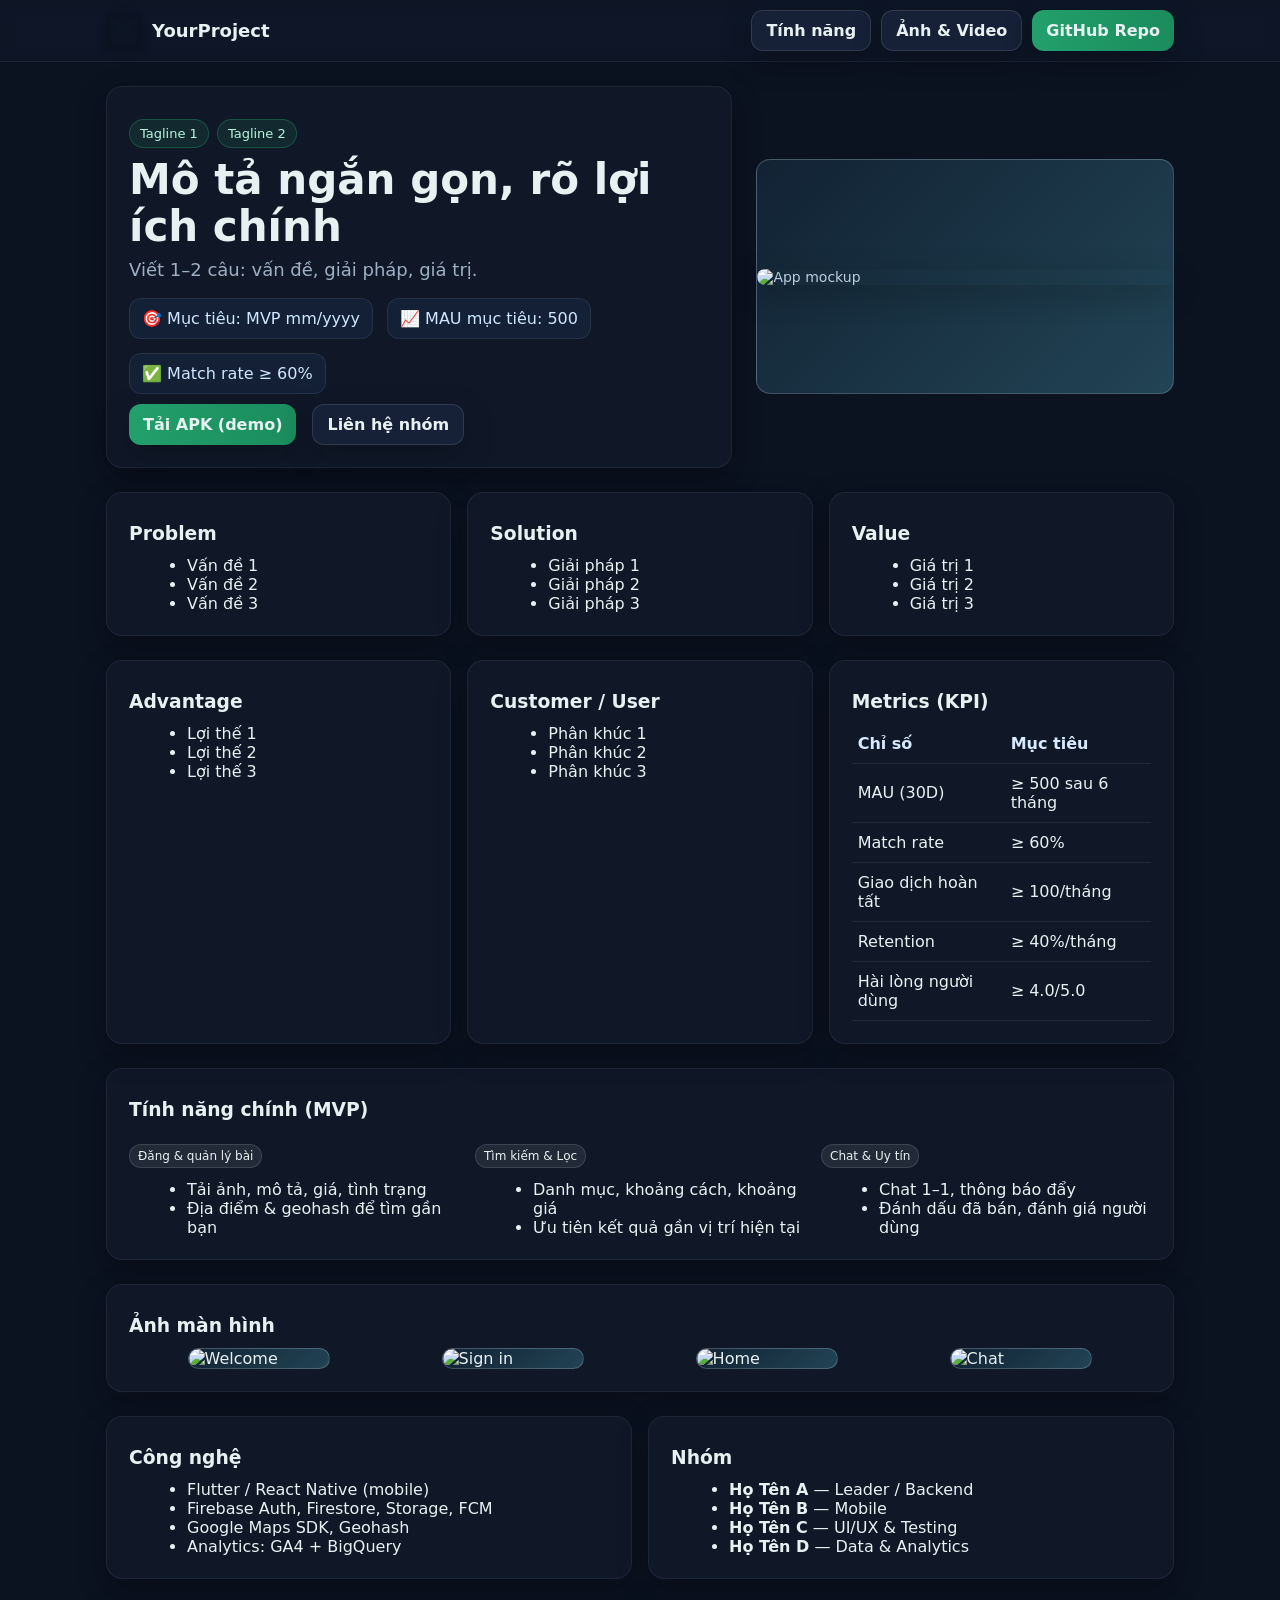
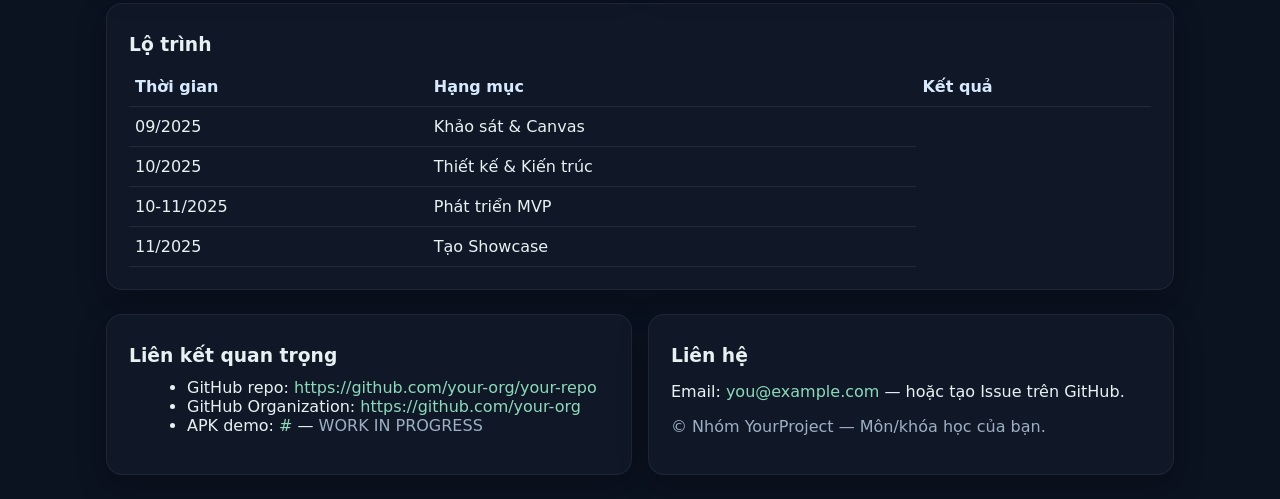
==== index.html @ a2d27445 "Update index" ====
<!DOCTYPE html>
<html lang="vi">
<head>
  <meta charset="utf-8" />
  <meta name="viewport" content="width=device-width, initial-scale=1" />
  <title data-slot="meta.title">Project — Showcase</title>
  <meta name="description" content="One‑page showcase template cho các nhóm sinh viên. Điền cấu hình trong thẻ <script id='config'> phía dưới hoặc thay bằng file JSON của bạn.">
  <link rel="stylesheet" href="assets/css/style.css">
</head>
<body>
  <!-- ======= NAVBAR ======= -->
  <header class="nav">
    <div class="nav__wrap">
      <div class="brand">
        <div class="logo" aria-hidden="true" data-slot="brand.logo"></div>
        <h1 data-slot="brand.name">ProjectName</h1>
      </div>
      <div class="cta" data-slot="nav.cta">
        <!-- Filled by config: buttons to #features, #screens, repo, etc. -->
      </div>
    </div>
  </header>

  <!-- ======= MAIN ======= -->
  <main>
    <!-- HERO -->
    <section class="hero">
      <div class="card">
        <div class="badges" data-slot="hero.badges"></div>
        <h2 data-slot="hero.title">Tiêu đề dự án</h2>
        <p class="lead" data-slot="hero.lead">Mô tả ngắn gọn về sản phẩm: tập trung vào giá trị và đối tượng.</p>
        <div class="kpi" data-slot="hero.kpis"></div>
        <div class="foot" data-slot="hero.cta"></div>
      </div>
      <div class="media">
        <img src="" alt="App mockup" style="width:100%;border-radius:14px;box-shadow:var(--shadow);" data-slot="hero.image">
      </div>
    </section>

    <!-- PROBLEM / SOLUTION / VALUE -->
    <section class="section grid cols-3">
      <div class="card">
        <h3>Problem</h3>
        <ul data-slot="problem.items"></ul>
      </div>
      <div class="card">
        <h3>Solution</h3>
        <ul data-slot="solution.items"></ul>
      </div>
      <div class="card">
        <h3>Value</h3>
        <ul data-slot="value.items"></ul>
      </div>
    </section>

    <!-- ADVANTAGE / CUSTOMER / METRICS -->
    <section class="section grid cols-3">
      <div class="card">
        <h3>Advantage</h3>
        <ul data-slot="advantage.items"></ul>
      </div>
      <div class="card">
        <h3>Customer / User</h3>
        <ul data-slot="customer.items"></ul>
      </div>
      <div class="card">
        <h3>Metrics (KPI)</h3>
        <table>
          <thead><tr><th>Chỉ số</th><th>Mục tiêu</th></tr></thead>
          <tbody data-slot="metrics.rows"></tbody>
        </table>
      </div>
    </section>

    <!-- FEATURES -->
    <section id="features" class="section card">
      <h3>Tính năng chính (MVP)</h3>
      <div class="grid cols-3" data-slot="features.columns"></div>
    </section>

    <!-- SCREENS -->
    <section id="screens" class="section">
      <div class="card">
        <h3>Ảnh màn hình</h3>
        <div style="max-width: 1000px; margin: 0 auto">
          <div style="display:grid; grid-template-columns:repeat(4, 1fr); gap:16px" data-slot="screenshots.grid"></div>
        </div>
      </div>
    </section>

    <!-- TECH / TEAM -->
    <section class="section grid cols-2">
      <div class="card">
        <h3>Công nghệ</h3>
        <ul data-slot="tech.items"></ul>
      </div>
      <div class="card">
        <h3>Nhóm</h3>
        <ul data-slot="team.members"></ul>
      </div>
    </section>

    <!-- ROADMAP -->
    <section class="section card">
      <h3>Lộ trình</h3>
      <table>
        <thead><tr><th>Thời gian</th><th>Hạng mục</th><th>Kết quả</th></tr></thead>
        <tbody data-slot="roadmap.rows"></tbody>
      </table>
    </section>

    <!-- LINKS / CONTACT -->
    <section id="download" class="section grid cols-2">
      <div class="card">
        <h3>Liên kết quan trọng</h3>
        <ul data-slot="links.items"></ul>
      </div>
      <div id="contact" class="card">
        <h3>Liên hệ</h3>
        <p data-slot="contact.primary"></p>
        <p class="muted" data-slot="footer.note"></p>
      </div>
    </section>
  </main>

  <!-- ======= CONFIG =======
       Cách dùng:
       1) Sửa JSON dưới đây cho dự án của bạn (không cần build step).
       2) Hoặc đổi sang src="config.json" bằng cách thay innerText = fetch(...).
  -->
  <script id="config" type="application/json">
  {
    "meta": { "title": "YourProject — Showcase" },
    "brand": { "name": "YourProject", "logo": "assets/logo.png" },
    "nav": {
      "buttons": [
        {"label": "Tính năng", "href": "#features"},
        {"label": "Ảnh & Video", "href": "#screens"},
        {"label": "GitHub Repo", "href": "https://github.com/your-org/your-repo", "target": "_blank", "variant": "primary"}
      ]
    },
    "hero": {
      "badges": ["Tagline 1","Tagline 2"],
      "title": "Mô tả ngắn gọn, rõ lợi ích chính",
      "lead": "Viết 1–2 câu: vấn đề, giải pháp, giá trị.",
      "kpis": ["🎯 Mục tiêu: MVP mm/yyyy", "📈 MAU mục tiêu: 500", "✅ Match rate ≥ 60%"],
      "cta": [
        {"label":"Tải APK (demo)","href":"#download","variant":"primary"},
        {"label":"Liên hệ nhóm","href":"#contact"}
      ],
      "image": "assets/hero.png"
    },
    "problem": { "items": ["Vấn đề 1","Vấn đề 2","Vấn đề 3"] },
    "solution": { "items": ["Giải pháp 1","Giải pháp 2","Giải pháp 3"] },
    "value": { "items": ["Giá trị 1","Giá trị 2","Giá trị 3"] },
    "advantage": { "items": ["Lợi thế 1","Lợi thế 2","Lợi thế 3"] },
    "customer": { "items": ["Phân khúc 1","Phân khúc 2","Phân khúc 3"] },
    "metrics": {
      "rows": [
        ["MAU (30D)","≥ 500 sau 6 tháng"],
        ["Match rate","≥ 60%"],
        ["Giao dịch hoàn tất","≥ 100/tháng"],
        ["Retention","≥ 40%/tháng"],
        ["Hài lòng người dùng","≥ 4.0/5.0"]
      ]
    },
    "features": {
      "columns": [
        {"title":"Đăng & quản lý bài","bullets":["Tải ảnh, mô tả, giá, tình trạng","Địa điểm & geohash để tìm gần bạn"]},
        {"title":"Tìm kiếm & Lọc","bullets":["Danh mục, khoảng cách, khoảng giá","Ưu tiên kết quả gần vị trí hiện tại"]},
        {"title":"Chat & Uy tín","bullets":["Chat 1–1, thông báo đẩy","Đánh dấu đã bán, đánh giá người dùng"]}
      ]
    },
    "screenshots": {
      "items": [
        {"src":"assets/Welcome.png","alt":"Welcome"},
        {"src":"assets/SignIn.png","alt":"Sign in"},
        {"src":"assets/Home.png","alt":"Home"},
        {"src":"assets/Chat.png","alt":"Chat"}
      ]
    },
    "tech": { "items": ["Flutter / React Native (mobile)","Firebase Auth, Firestore, Storage, FCM","Google Maps SDK, Geohash","Analytics: GA4 + BigQuery"] },
    "team": {
      "members": [
        {"name":"Họ Tên A","role":"Leader / Backend"},
        {"name":"Họ Tên B","role":"Mobile"},
        {"name":"Họ Tên C","role":"UI/UX & Testing"},
        {"name":"Họ Tên D","role":"Data & Analytics"}
      ]
    },
    "roadmap": {
      "rows": [
        ["09/2025","Khảo sát & Canvas","Báo cáo khảo sát, KPI"],
        ["10/2025","Thiết kế & Kiến trúc","Figma + ERD"],
        ["10-11/2025","Phát triển MVP","Auth, Đăng bài, Tìm kiếm, Chat"],
        ["11/2025","Tạo Showcase","GitHub Pages"]
      ]
    },
    "links": {
      "items": [
        {"label":"GitHub repo","href":"https://github.com/your-org/your-repo"},
        {"label":"GitHub Organization","href":"https://github.com/your-org"},
        {"label":"APK demo","href":"#", "note":"WORK IN PROGRESS"}
      ]
    },
    "contact": {
      "primary": "Email: <a href='mailto:you@example.com'>you@example.com</a> — hoặc tạo Issue trên GitHub.",
      "footerNote": "© Nhóm {group} — Môn/khóa học của bạn."
    }
  }
  </script>

  <!-- ======= RUNTIME (vanilla JS, no build step) ======= -->
  <script>
  (function(){
    // Helpers
    const $ = (sel) => document.querySelector(sel);
    const $$ = (sel) => Array.from(document.querySelectorAll(sel));

    function fillText(slot, text) {
      const el = document.querySelector(`[data-slot="${slot}"]`);
      if (el && text != null) el.textContent = text;
    }

    function fillHTML(slot, html) {
      const el = document.querySelector(`[data-slot="${slot}"]`);
      if (el && html != null) el.innerHTML = html;
    }

    function fillImage(slot, src, alt) {
      const el = document.querySelector(`[data-slot="${slot}"]`);
      if (el && src) { el.src = src; if (alt) el.alt = alt; }
    }

    function listToUL(slot, items) {
      const ul = document.querySelector(`[data-slot="${slot}"]`);
      if (!ul || !Array.isArray(items)) return;
      ul.innerHTML = items.map(li => `<li>${li}</li>`).join("");
    }

    function chips(slot, items) {
      const wrap = document.querySelector(`[data-slot="${slot}"]`);
      if (!wrap || !Array.isArray(items)) return;
      wrap.innerHTML = items.map(t => `<div class="chip">${t}</div>`).join("");
    }

    function badges(slot, items) {
      const wrap = document.querySelector(`[data-slot="${slot}"]`);
      if (!wrap || !Array.isArray(items)) return;
      wrap.innerHTML = items.map(t => `<span class="badge">${t}</span>`).join("");
    }

    function tableRows(slot, rows) {
      const tbody = document.querySelector(`[data-slot="${slot}"]`);
      if (!tbody || !Array.isArray(rows)) return;
      tbody.innerHTML = rows.map(r => `<tr><td>${r[0]}</td><td>${r[1]}</td></tr>`).join("");
    }

    function featuresCols(slot, cols) {
      const grid = document.querySelector(`[data-slot="${slot}"]`);
      if (!grid || !Array.isArray(cols)) return;
      grid.innerHTML = cols.map(c => `
        <div>
          <p class="pill">${c.title ?? ""}</p>
          <ul>${(c.bullets||[]).map(b=>`<li>${b}</li>`).join("")}</ul>
        </div>
      `).join("");
    }

    function screenshots(slot, items) {
      const grid = document.querySelector(`[data-slot="${slot}"]`);
      if (!grid || !Array.isArray(items)) return;
      grid.innerHTML = items.map(i => `<img src="${i.src}" alt="${i.alt||""}" class="media">`).join("");
    }

    function links(slot, items) {
      const ul = document.querySelector(`[data-slot="${slot}"]`);
      if (!ul || !Array.isArray(items)) return;
      ul.innerHTML = items.map(i => {
        const note = i.note ? ` — <span class="muted">${i.note}</span>` : "";
        return `<li>${i.label}: <a href="${i.href}" target="_blank" rel="noopener">${i.href}</a>${note}</li>`;
      }).join("");
    }

    function team(slot, members) {
      const ul = document.querySelector(`[data-slot="${slot}"]`);
      if (!ul || !Array.isArray(members)) return;
      ul.innerHTML = members.map(m => `<li><b>${m.name}</b> — ${m.role || ""}</li>`).join("");
    }

    function navButtons(slot, buttons) {
      const wrap = document.querySelector(`[data-slot="${slot}"]`);
      if (!wrap || !Array.isArray(buttons)) return;
      wrap.innerHTML = buttons.map(b => {
        const cls = `btn ${b.variant === 'primary' ? 'primary' : ''}`;
        const tgt = b.target ? ` target="${b.target}" rel="noopener"` : "";
        return `<a class="${cls}" href="${b.href}"${tgt}>${b.label}</a>`;
      }).join("");
    }

    // Read config JSON (inline). If you want to fetch external config.json, replace below.
    let cfg = {};
    try { cfg = JSON.parse(document.getElementById('config').textContent); }
    catch(e){ console.warn("Config JSON invalid", e); cfg = {}; }

    // THEME (optional) via cfg.theme
    if (cfg.theme && typeof cfg.theme === 'object') {
      const root = document.documentElement;
      Object.entries(cfg.theme).forEach(([k,v]) => root.style.setProperty(k, v));
    }

    // META & BRAND
    if (cfg.meta?.title) { document.title = cfg.meta.title; fillText("meta.title", cfg.meta.title); }
    fillText("brand.name", cfg.brand?.name || "ProjectName");
    if (cfg.brand?.logo) { document.querySelector('[data-slot="brand.logo"]').style.backgroundImage = `url('${cfg.brand.logo}')`; }

    // NAV
    navButtons("nav.cta", cfg.nav?.buttons || []);

    // HERO
    badges("hero.badges", cfg.hero?.badges || []);
    fillText("hero.title", cfg.hero?.title || "Tiêu đề dự án");
    fillText("hero.lead", cfg.hero?.lead || "");
    chips("hero.kpis", cfg.hero?.kpis || []);
    navButtons("hero.cta", cfg.hero?.cta || []);
    fillImage("hero.image", cfg.hero?.image || "", "App mockup");

    // SECTIONS
    listToUL("problem.items", cfg.problem?.items || []);
    listToUL("solution.items", cfg.solution?.items || []);
    listToUL("value.items", cfg.value?.items || []);
    listToUL("advantage.items", cfg.advantage?.items || []);
    listToUL("customer.items", cfg.customer?.items || []);
    tableRows("metrics.rows", cfg.metrics?.rows || []);
    featuresCols("features.columns", cfg.features?.columns || []);
    screenshots("screenshots.grid", cfg.screenshots?.items || []);
    listToUL("tech.items", cfg.tech?.items || []);
    team("team.members", cfg.team?.members || []);
    tableRows("roadmap.rows", cfg.roadmap?.rows || []);
    links("links.items", cfg.links?.items || []);
    fillHTML("contact.primary", cfg.contact?.primary || "");
    fillText("footer.note", (cfg.contact?.footerNote || "").replace("{group}", cfg.brand?.name || "Nhóm"));
  })();
  </script>
</body>
</html>
---- assets/css/style.css ----
:root{
  --green:#22a06b;
  --green-2:#1b8c5d;
  --bg:#0b1220;
  --card:#101828;
  --muted:#9db0c3;
  --text:#e8f1f2;
  --accent:#8dd9b9;
  --warn:#ffb454;
  --shadow: 0 10px 30px rgba(0,0,0,.25);
  --radius:16px;
}

*{box-sizing:border-box}

html,body{
  margin:0;
  padding:0;
  background:var(--bg);
  color:var(--text);
  font-family:system-ui,-apple-system,Segoe UI,Roboto,Helvetica,Arial,"Apple Color Emoji","Segoe UI Emoji";
}

a{color:var(--accent);text-decoration:none}
a:hover{opacity:.9;text-decoration:underline}

header.nav{
  position:sticky;
  top:0;
  z-index:10;
  backdrop-filter:saturate(120%) blur(8px);
  background:rgba(16,24,40,.8);
  border-bottom:1px solid rgba(255,255,255,.06);
}

.nav__wrap{
  max-width:1100px;
  margin:auto;
  display:flex;
  align-items:center;
  justify-content:space-between;
  padding:10px 16px;
}

.brand{display:flex;gap:10px;align-items:center}

.logo{
  background:url('../logo.png') no-repeat center/contain;
  width:36px;
  height:36px;
  border-radius:10px;
  box-shadow: inset 0 0 20px rgba(0,0,0,.25), 0 2px 8px rgba(0,0,0,.25);
}

.brand h1{font-size:18px;margin:0}

.cta{display:flex;gap:10px;flex-wrap:wrap}

.btn{
  border:1px solid rgba(255,255,255,.12);
  background:#162036;
  color:var(--text);
  padding:10px 14px;
  border-radius:12px;
  display:inline-flex;
  gap:8px;
  align-items:center;
  justify-content:center;
  font-weight:600;
  transition:.2s;
  box-shadow: var(--shadow);
}

.btn.primary{background:linear-gradient(90deg,var(--green),var(--green-2));border:none}
.btn:hover{transform:translateY(-1px);filter:saturate(110%)}

main{max-width:1100px;margin:24px auto;padding:0 16px}

.hero{
  display:grid;
  grid-template-columns:1.2fr .8fr;
  gap:24px;
  align-items:center;
  margin-top:24px;
}

.card{
  background:var(--card);
  border:1px solid rgba(255,255,255,.06);
  border-radius:var(--radius);
  padding:22px;
  box-shadow:var(--shadow)
}

.hero h2{font-size:42px;line-height:1.12;margin:.2em 0}
.hero p.lead{color:var(--muted);font-size:18px;margin:0 0 18px 0}

.badges{display:flex;flex-wrap:wrap;gap:8px;margin:10px 0 4px}

.badge{
  background:rgba(34,160,107,.12);
  color:#b8f6db;
  border:1px solid rgba(34,160,107,.35);
  padding:6px 10px;
  border-radius:999px;
  font-size:13px
}

.grid{display:grid;gap:16px}
.grid.cols-3{grid-template-columns:repeat(3,1fr)}
.grid.cols-2{grid-template-columns:repeat(2,1fr)}

h3{margin:8px 0 12px 0}

.kpi{display:flex;gap:14px;flex-wrap:wrap}
.kpi .chip{
  padding:10px 12px;
  border-radius:12px;
  background:#132036;
  border:1px solid rgba(255,255,255,.08);
  color:#cfe7ff
}

.section{margin-top:24px}
ul{margin:0 0 0 18px}
.muted{color:var(--muted)}

.media{
  width: 100%;
  max-width: 100%;
  border-radius:14px;
  background:linear-gradient(135deg,#123,#245);
  border:1px solid rgba(255,255,255,.2);
}

img.media { 
  display:block; 
  height:auto; 
  object-fit:contain; 
  width:60%; 
  margin:0 auto; 
}

div.media { 
  aspect-ratio:16/9; 
  display:grid; 
  place-items:center; 
  color:#bcd; 
  font-size:14px; 
}

.foot{display:flex;gap:16px;flex-wrap:wrap;margin-top:10px}
footer{max-width:1100px;margin:40px auto;padding:0 16px 40px;color:#b6c7d9}

table{width:100%;border-collapse:collapse}
th,td{border-bottom:1px solid rgba(255,255,255,.08);padding:10px 6px;text-align:left}
th{color:#d7e9ff}

.pill{
  display:inline-block;
  padding:4px 8px;
  border-radius:999px;
  background:rgba(255,255,255,.08);
  border:1px solid rgba(255,255,255,.12);
  font-size:12px
}

@media (max-width:900px){
  .hero{grid-template-columns:1fr}
  .grid.cols-3{grid-template-columns:1fr}
  .grid.cols-2{grid-template-columns:1fr}
}
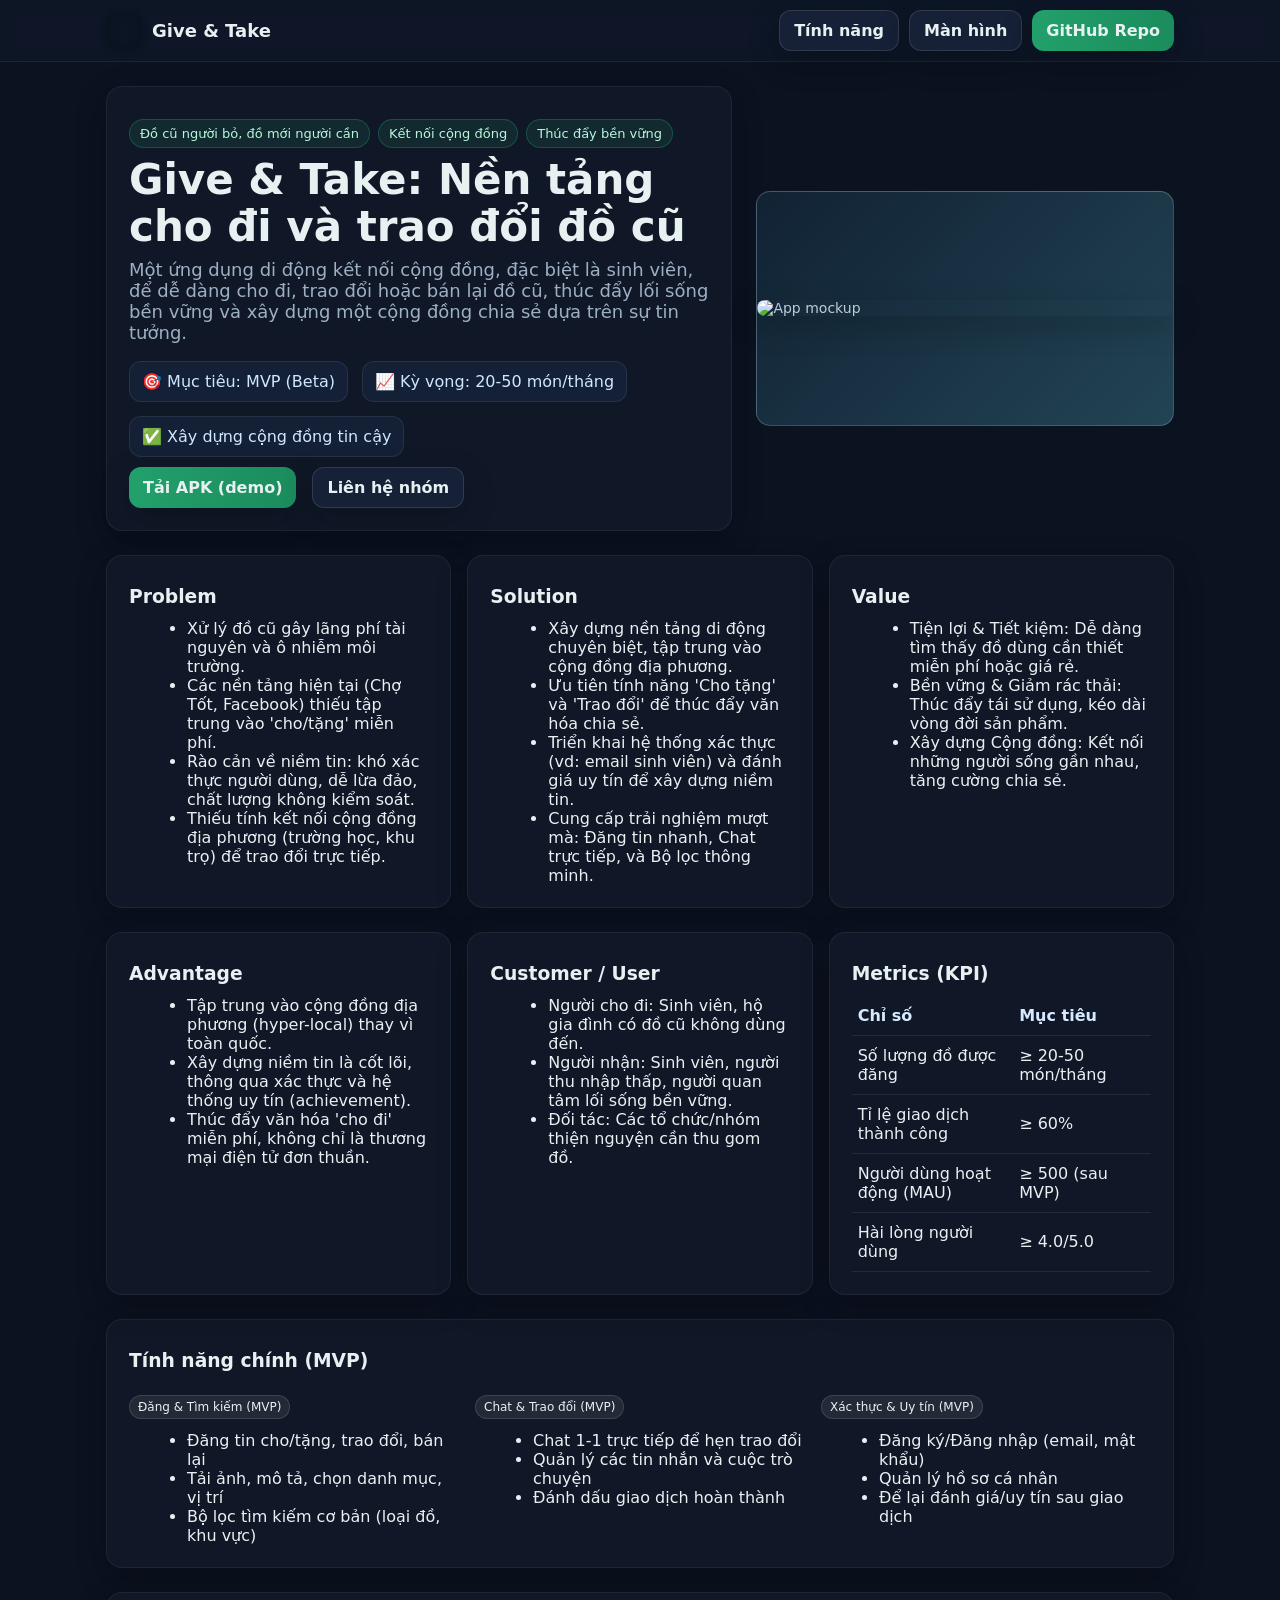
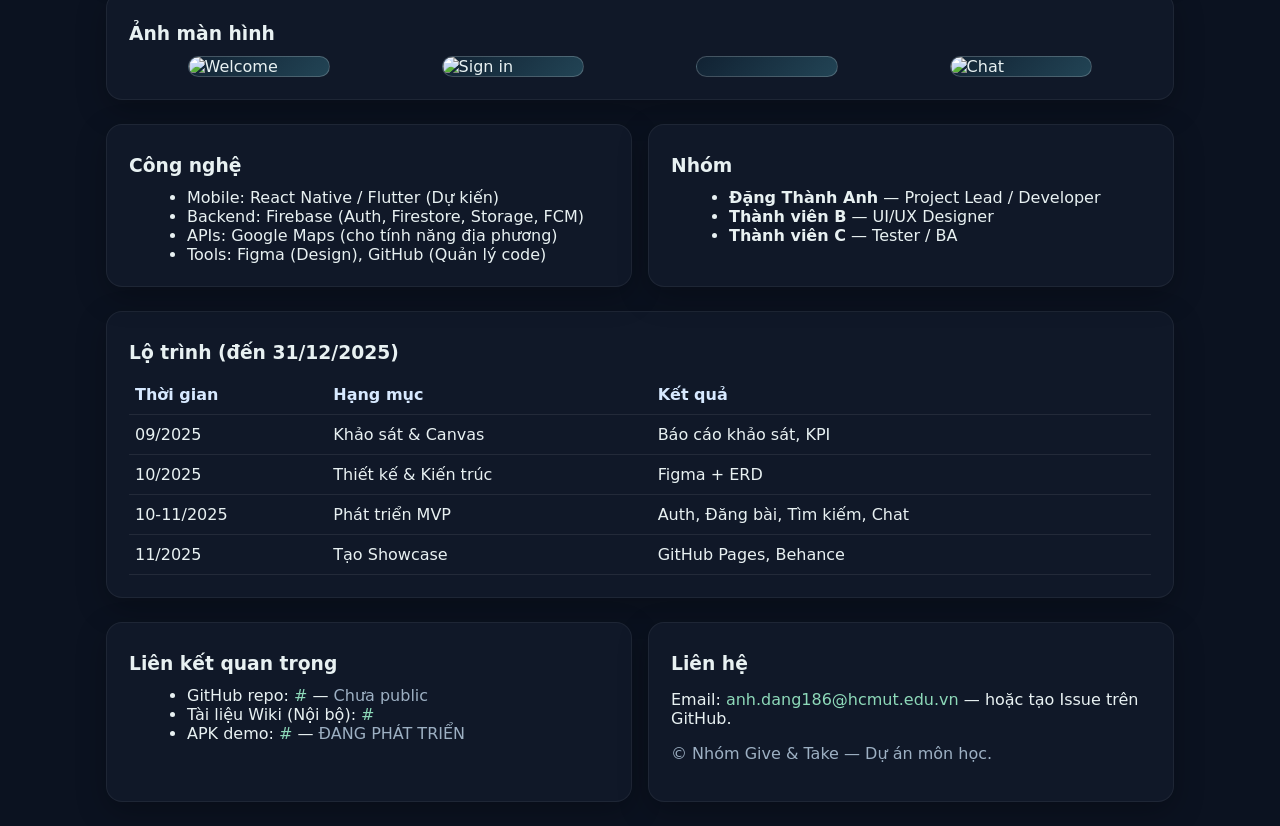
==== commit f3a8e662: "Update nội dung" ====
--- a/index.html
+++ b/index.html
@@ -8,7 +8,6 @@
   <link rel="stylesheet" href="assets/css/style.css">
 </head>
 <body>
-  <!-- ======= NAVBAR ======= -->
   <header class="nav">
     <div class="nav__wrap">
       <div class="brand">
@@ -16,14 +15,11 @@
         <h1 data-slot="brand.name">ProjectName</h1>
       </div>
       <div class="cta" data-slot="nav.cta">
-        <!-- Filled by config: buttons to #features, #screens, repo, etc. -->
-      </div>
+        </div>
     </div>
   </header>
 
-  <!-- ======= MAIN ======= -->
   <main>
-    <!-- HERO -->
     <section class="hero">
       <div class="card">
         <div class="badges" data-slot="hero.badges"></div>
@@ -37,7 +33,6 @@
       </div>
     </section>
 
-    <!-- PROBLEM / SOLUTION / VALUE -->
     <section class="section grid cols-3">
       <div class="card">
         <h3>Problem</h3>
@@ -53,7 +48,6 @@
       </div>
     </section>
 
-    <!-- ADVANTAGE / CUSTOMER / METRICS -->
     <section class="section grid cols-3">
       <div class="card">
         <h3>Advantage</h3>
@@ -72,13 +66,11 @@
       </div>
     </section>
 
-    <!-- FEATURES -->
     <section id="features" class="section card">
       <h3>Tính năng chính (MVP)</h3>
       <div class="grid cols-3" data-slot="features.columns"></div>
     </section>
 
-    <!-- SCREENS -->
     <section id="screens" class="section">
       <div class="card">
         <h3>Ảnh màn hình</h3>
@@ -88,7 +80,6 @@
       </div>
     </section>
 
-    <!-- TECH / TEAM -->
     <section class="section grid cols-2">
       <div class="card">
         <h3>Công nghệ</h3>
@@ -100,16 +91,21 @@
       </div>
     </section>
 
-    <!-- ROADMAP -->
     <section class="section card">
-      <h3>Lộ trình</h3>
+      <h3>Lộ trình (đến 31/12/2025)</h3>
       <table>
-        <thead><tr><th>Thời gian</th><th>Hạng mục</th><th>Kết quả</th></tr></thead>
-        <tbody data-slot="roadmap.rows"></tbody>
+        <thead>
+          <tr><th>Thời gian</th><th>Hạng mục</th><th>Kết quả</th></tr>
+        </thead>
+        <tbody>
+          <tr><td>09/2025</td><td>Khảo sát & Canvas</td><td>Báo cáo khảo sát, KPI</td></tr>
+          <tr><td>10/2025</td><td>Thiết kế & Kiến trúc</td><td>Figma + ERD</td></tr>
+          <tr><td>10-11/2025</td><td>Phát triển MVP</td><td>Auth, Đăng bài, Tìm kiếm, Chat</td></tr>
+          <tr><td>11/2025</td><td>Tạo Showcase</td><td>GitHub Pages, Behance</td></tr>
+        </tbody>
       </table>
     </section>
 
-    <!-- LINKS / CONTACT -->
     <section id="download" class="section grid cols-2">
       <div class="card">
         <h3>Liên kết quan trọng</h3>
@@ -123,94 +119,236 @@
     </section>
   </main>
 
-  <!-- ======= CONFIG =======
-       Cách dùng:
-       1) Sửa JSON dưới đây cho dự án của bạn (không cần build step).
-       2) Hoặc đổi sang src="config.json" bằng cách thay innerText = fetch(...).
-  -->
   <script id="config" type="application/json">
   {
-    "meta": { "title": "YourProject — Showcase" },
-    "brand": { "name": "YourProject", "logo": "assets/logo.png" },
+    "meta": {
+      "title": "Give & Take — Showcase"
+    },
+    "brand": {
+      "name": "Give & Take",
+      "logo": "assets/logo.png"
+    },
     "nav": {
       "buttons": [
-        {"label": "Tính năng", "href": "#features"},
-        {"label": "Ảnh & Video", "href": "#screens"},
-        {"label": "GitHub Repo", "href": "https://github.com/your-org/your-repo", "target": "_blank", "variant": "primary"}
+        {
+          "label": "Tính năng",
+          "href": "#features"
+        },
+        {
+          "label": "Màn hình",
+          "href": "#screens"
+        },
+        {
+          "label": "GitHub Repo",
+          "href": "#",
+          "target": "_blank",
+          "variant": "primary"
+        }
       ]
     },
     "hero": {
-      "badges": ["Tagline 1","Tagline 2"],
-      "title": "Mô tả ngắn gọn, rõ lợi ích chính",
-      "lead": "Viết 1–2 câu: vấn đề, giải pháp, giá trị.",
-      "kpis": ["🎯 Mục tiêu: MVP mm/yyyy", "📈 MAU mục tiêu: 500", "✅ Match rate ≥ 60%"],
+      "badges": [
+        "Đồ cũ người bỏ, đồ mới người cần",
+        "Kết nối cộng đồng",
+        "Thúc đẩy bền vững"
+      ],
+      "title": "Give & Take: Nền tảng cho đi và trao đổi đồ cũ",
+      "lead": "Một ứng dụng di động kết nối cộng đồng, đặc biệt là sinh viên, để dễ dàng cho đi, trao đổi hoặc bán lại đồ cũ, thúc đẩy lối sống bền vững và xây dựng một cộng đồng chia sẻ dựa trên sự tin tưởng.",
+      "kpis": [
+        "🎯 Mục tiêu: MVP (Beta)",
+        "📈 Kỳ vọng: 20-50 món/tháng",
+        "✅ Xây dựng cộng đồng tin cậy"
+      ],
       "cta": [
-        {"label":"Tải APK (demo)","href":"#download","variant":"primary"},
-        {"label":"Liên hệ nhóm","href":"#contact"}
+        {
+          "label": "Tải APK (demo)",
+          "href": "#download",
+          "variant": "primary"
+        },
+        {
+          "label": "Liên hệ nhóm",
+          "href": "#contact"
+        }
       ],
       "image": "assets/hero.png"
     },
-    "problem": { "items": ["Vấn đề 1","Vấn đề 2","Vấn đề 3"] },
-    "solution": { "items": ["Giải pháp 1","Giải pháp 2","Giải pháp 3"] },
-    "value": { "items": ["Giá trị 1","Giá trị 2","Giá trị 3"] },
-    "advantage": { "items": ["Lợi thế 1","Lợi thế 2","Lợi thế 3"] },
-    "customer": { "items": ["Phân khúc 1","Phân khúc 2","Phân khúc 3"] },
+    "problem": {
+      "items": [
+        "Xử lý đồ cũ gây lãng phí tài nguyên và ô nhiễm môi trường.",
+        "Các nền tảng hiện tại (Chợ Tốt, Facebook) thiếu tập trung vào 'cho/tặng' miễn phí.",
+        "Rào cản về niềm tin: khó xác thực người dùng, dễ lừa đảo, chất lượng không kiểm soát.",
+        "Thiếu tính kết nối cộng đồng địa phương (trường học, khu trọ) để trao đổi trực tiếp."
+      ]
+    },
+    "solution": {
+      "items": [
+        "Xây dựng nền tảng di động chuyên biệt, tập trung vào cộng đồng địa phương.",
+        "Ưu tiên tính năng 'Cho tặng' và 'Trao đổi' để thúc đẩy văn hóa chia sẻ.",
+        "Triển khai hệ thống xác thực (vd: email sinh viên) và đánh giá uy tín để xây dựng niềm tin.",
+        "Cung cấp trải nghiệm mượt mà: Đăng tin nhanh, Chat trực tiếp, và Bộ lọc thông minh."
+      ]
+    },
+    "value": {
+      "items": [
+        "Tiện lợi & Tiết kiệm: Dễ dàng tìm thấy đồ dùng cần thiết miễn phí hoặc giá rẻ.",
+        "Bền vững & Giảm rác thải: Thúc đẩy tái sử dụng, kéo dài vòng đời sản phẩm.",
+        "Xây dựng Cộng đồng: Kết nối những người sống gần nhau, tăng cường chia sẻ."
+      ]
+    },
+    "advantage": {
+      "items": [
+        "Tập trung vào cộng đồng địa phương (hyper-local) thay vì toàn quốc.",
+        "Xây dựng niềm tin là cốt lõi, thông qua xác thực và hệ thống uy tín (achievement).",
+        "Thúc đẩy văn hóa 'cho đi' miễn phí, không chỉ là thương mại điện tử đơn thuần."
+      ]
+    },
+    "customer": {
+      "items": [
+        "Người cho đi: Sinh viên, hộ gia đình có đồ cũ không dùng đến.",
+        "Người nhận: Sinh viên, người thu nhập thấp, người quan tâm lối sống bền vững.",
+        "Đối tác: Các tổ chức/nhóm thiện nguyện cần thu gom đồ."
+      ]
+    },
     "metrics": {
       "rows": [
-        ["MAU (30D)","≥ 500 sau 6 tháng"],
-        ["Match rate","≥ 60%"],
-        ["Giao dịch hoàn tất","≥ 100/tháng"],
-        ["Retention","≥ 40%/tháng"],
-        ["Hài lòng người dùng","≥ 4.0/5.0"]
+        [
+          "Số lượng đồ được đăng",
+          "≥ 20-50 món/tháng"
+        ],
+        [
+          "Tỉ lệ giao dịch thành công",
+          "≥ 60%"
+        ],
+        [
+          "Người dùng hoạt động (MAU)",
+          "≥ 500 (sau MVP)"
+        ],
+        [
+          "Hài lòng người dùng",
+          "≥ 4.0/5.0"
+        ]
       ]
     },
     "features": {
       "columns": [
-        {"title":"Đăng & quản lý bài","bullets":["Tải ảnh, mô tả, giá, tình trạng","Địa điểm & geohash để tìm gần bạn"]},
-        {"title":"Tìm kiếm & Lọc","bullets":["Danh mục, khoảng cách, khoảng giá","Ưu tiên kết quả gần vị trí hiện tại"]},
-        {"title":"Chat & Uy tín","bullets":["Chat 1–1, thông báo đẩy","Đánh dấu đã bán, đánh giá người dùng"]}
+        {
+          "title": "Đăng & Tìm kiếm (MVP)",
+          "bullets": [
+            "Đăng tin cho/tặng, trao đổi, bán lại",
+            "Tải ảnh, mô tả, chọn danh mục, vị trí",
+            "Bộ lọc tìm kiếm cơ bản (loại đồ, khu vực)"
+          ]
+        },
+        {
+          "title": "Chat & Trao đổi (MVP)",
+          "bullets": [
+            "Chat 1-1 trực tiếp để hẹn trao đổi",
+            "Quản lý các tin nhắn và cuộc trò chuyện",
+            "Đánh dấu giao dịch hoàn thành"
+          ]
+        },
+        {
+          "title": "Xác thực & Uy tín (MVP)",
+          "bullets": [
+            "Đăng ký/Đăng nhập (email, mật khẩu)",
+            "Quản lý hồ sơ cá nhân",
+            "Để lại đánh giá/uy tín sau giao dịch"
+          ]
+        }
       ]
     },
     "screenshots": {
       "items": [
-        {"src":"assets/Welcome.png","alt":"Welcome"},
-        {"src":"assets/SignIn.png","alt":"Sign in"},
-        {"src":"assets/Home.png","alt":"Home"},
-        {"src":"assets/Chat.png","alt":"Chat"}
-      ]
-    },
-    "tech": { "items": ["Flutter / React Native (mobile)","Firebase Auth, Firestore, Storage, FCM","Google Maps SDK, Geohash","Analytics: GA4 + BigQuery"] },
+        {
+          "src": "assets/Welcome.png",
+          "alt": "Welcome"
+        },
+        {
+          "src": "assets/SignIn.png",
+          "alt": "Sign in"
+        },
+        {
+          "src": "assets"
+        },
+        {
+          "src": "assets/Chat.png",
+          "alt": "Chat"
+        }
+      ]
+    },
+    "tech": {
+      "items": [
+        "Mobile: React Native / Flutter (Dự kiến)",
+        "Backend: Firebase (Auth, Firestore, Storage, FCM)",
+        "APIs: Google Maps (cho tính năng địa phương)",
+        "Tools: Figma (Design), GitHub (Quản lý code)"
+      ]
+    },
     "team": {
       "members": [
-        {"name":"Họ Tên A","role":"Leader / Backend"},
-        {"name":"Họ Tên B","role":"Mobile"},
-        {"name":"Họ Tên C","role":"UI/UX & Testing"},
-        {"name":"Họ Tên D","role":"Data & Analytics"}
+        {
+          "name": "Đặng Thành Anh",
+          "role": "Project Lead / Developer"
+        },
+        {
+          "name": "Thành viên B",
+          "role": "UI/UX Designer"
+        },
+        {
+          "name": "Thành viên C",
+          "role": "Tester / BA"
+        }
       ]
     },
     "roadmap": {
       "rows": [
-        ["09/2025","Khảo sát & Canvas","Báo cáo khảo sát, KPI"],
-        ["10/2025","Thiết kế & Kiến trúc","Figma + ERD"],
-        ["10-11/2025","Phát triển MVP","Auth, Đăng bài, Tìm kiếm, Chat"],
-        ["11/2025","Tạo Showcase","GitHub Pages"]
+        [
+          "09/2025",
+          "Nghiên cứu & Khảo sát",
+          "Hoàn thành Báo cáo khảo sát, Business Model Canvas"
+        ],
+        [
+          "10/2025",
+          "Thiết kế (UX/UI)",
+          "Hoàn thành User Flows, Fimga Prototype"
+        ],
+        [
+          "10-11/2025",
+          "Phát triển MVP",
+          "Các tính năng: Đăng nhập, Đăng tin, Tìm kiếm, Chat"
+        ],
+        [
+          "11/2025",
+          "Ra mắt & Showcase",
+          "Triển khai GitHub Pages, bắt đầu thu thập feedback"
+        ]
       ]
     },
     "links": {
       "items": [
-        {"label":"GitHub repo","href":"https://github.com/your-org/your-repo"},
-        {"label":"GitHub Organization","href":"https://github.com/your-org"},
-        {"label":"APK demo","href":"#", "note":"WORK IN PROGRESS"}
+        {
+          "label": "GitHub repo",
+          "href": "#",
+          "note": "Chưa public"
+        },
+        {
+          "label": "Tài liệu Wiki (Nội bộ)",
+          "href": "#"
+        },
+        {
+          "label": "APK demo",
+          "href": "#",
+          "note": "ĐANG PHÁT TRIỂN"
+        }
       ]
     },
     "contact": {
-      "primary": "Email: <a href='mailto:you@example.com'>you@example.com</a> — hoặc tạo Issue trên GitHub.",
-      "footerNote": "© Nhóm {group} — Môn/khóa học của bạn."
+      "primary": "Email: <a href='mailto:anh.dang186@hcmut.edu.vn'>anh.dang186@hcmut.edu.vn</a> — hoặc tạo Issue trên GitHub.",
+      "footerNote": "© Nhóm {group} — Dự án môn học."
     }
   }
   </script>
 
-  <!-- ======= RUNTIME (vanilla JS, no build step) ======= -->
   <script>
   (function(){
     // Helpers
@@ -336,11 +474,11 @@
     screenshots("screenshots.grid", cfg.screenshots?.items || []);
     listToUL("tech.items", cfg.tech?.items || []);
     team("team.members", cfg.team?.members || []);
-    tableRows("roadmap.rows", cfg.roadmap?.rows || []);
+    tableRows("roadmap.rows", cfg.roadmap?.rows || []); // Dòng này sẽ không chạy được vì không tìm thấy data-slot, nhưng không sao, nội dung tĩnh đã hiển thị
     links("links.items", cfg.links?.items || []);
     fillHTML("contact.primary", cfg.contact?.primary || "");
     fillText("footer.note", (cfg.contact?.footerNote || "").replace("{group}", cfg.brand?.name || "Nhóm"));
   })();
   </script>
 </body>
-</html>
+</html>
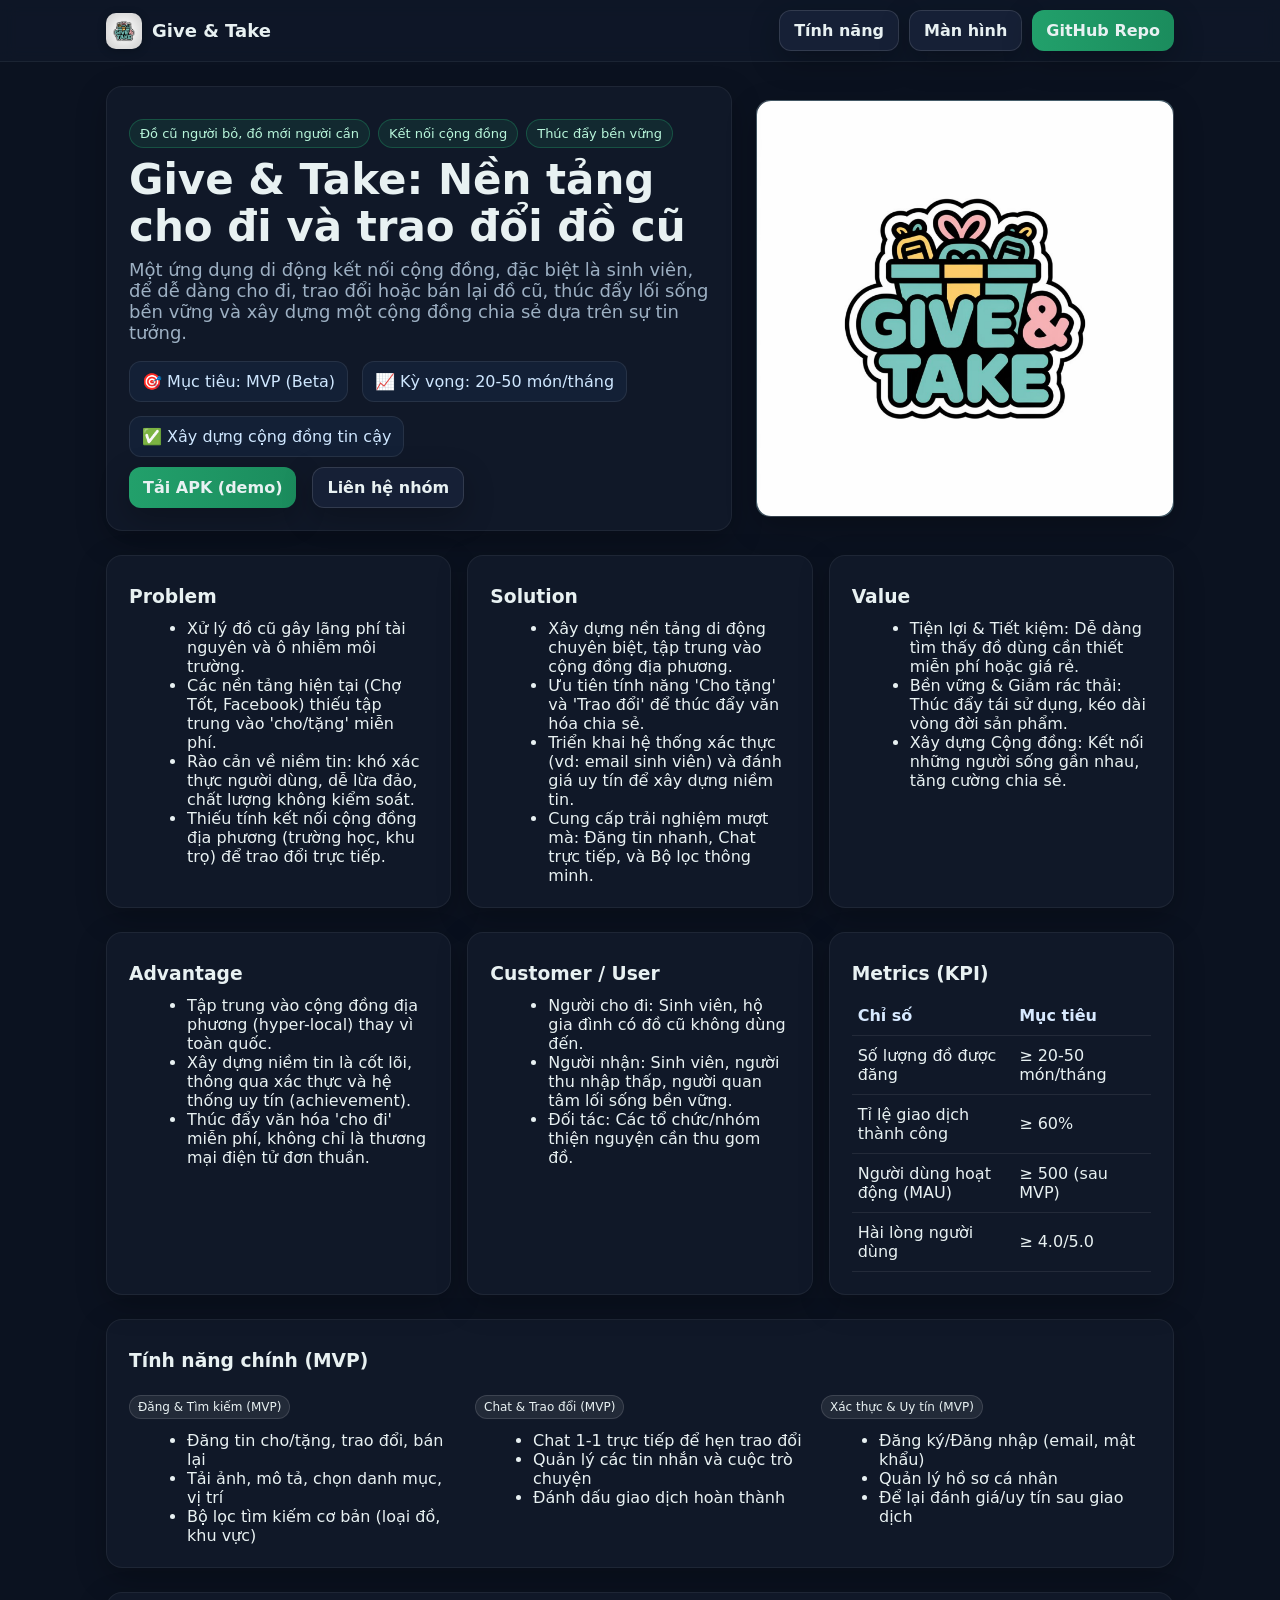
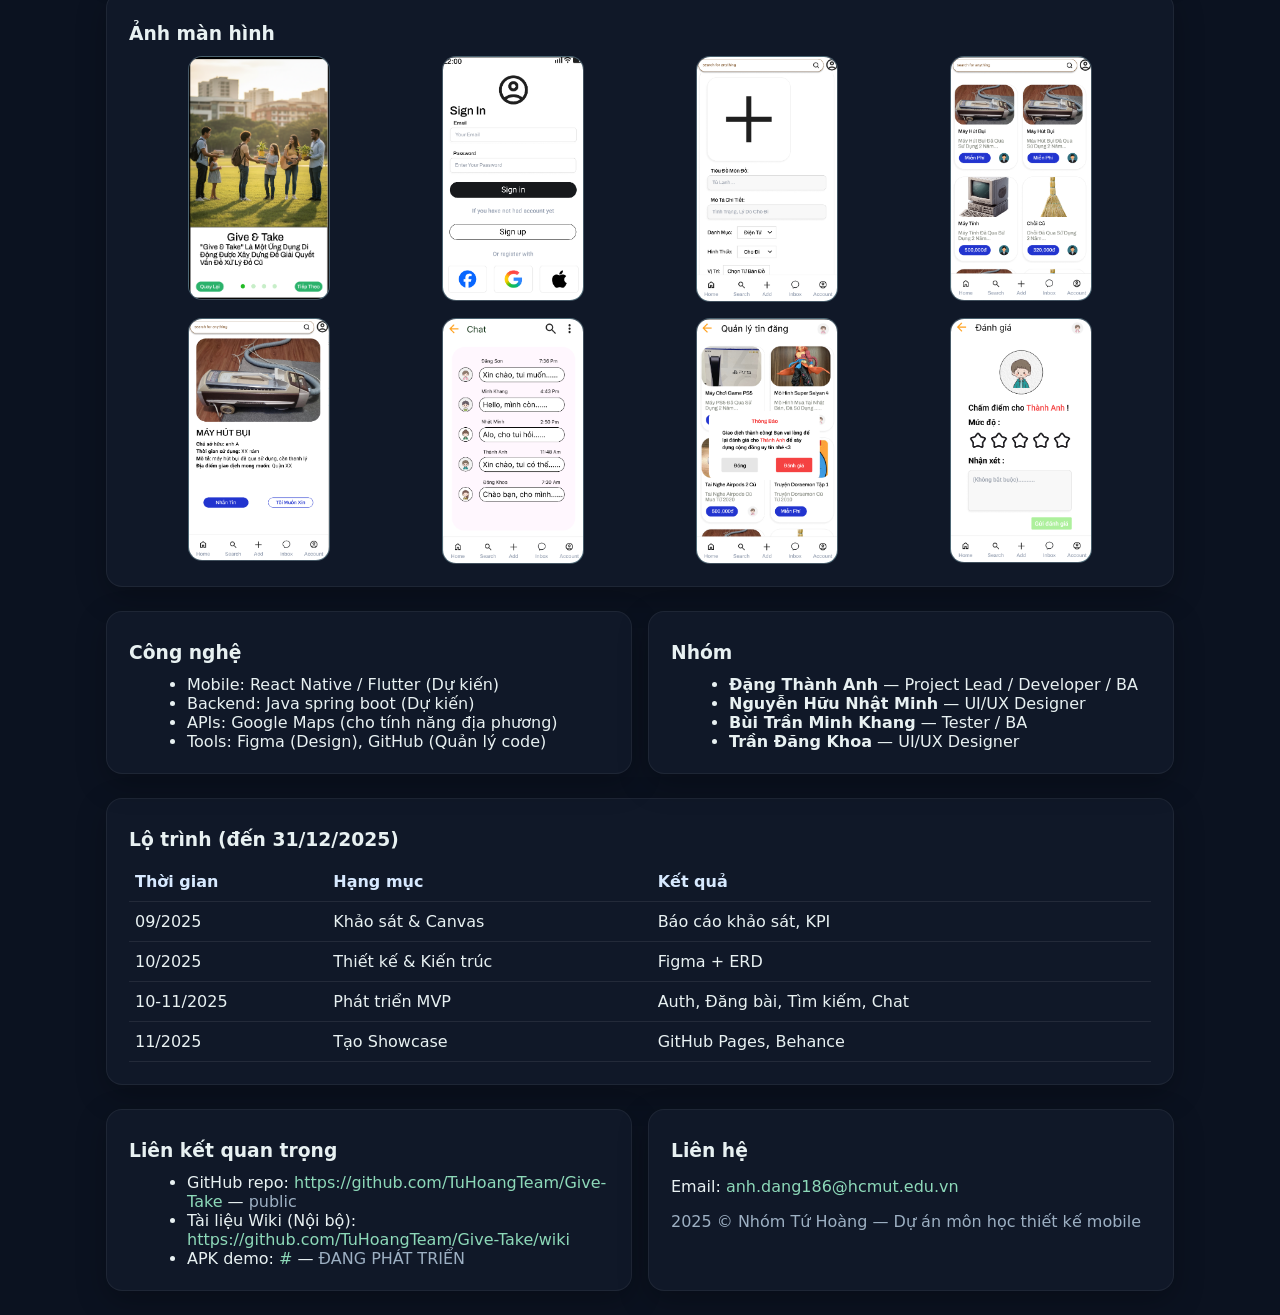
==== commit d6bede5d: "Update final" ====
--- a/index.html
+++ b/index.html
@@ -126,7 +126,7 @@
     },
     "brand": {
       "name": "Give & Take",
-      "logo": "assets/logo.png"
+      "logo": "assets/image/Logo.png"
     },
     "nav": {
       "buttons": [
@@ -140,7 +140,7 @@
         },
         {
           "label": "GitHub Repo",
-          "href": "#",
+          "href": "https://github.com/TuHoangTeam/Give-Take",
           "target": "_blank",
           "variant": "primary"
         }
@@ -170,7 +170,7 @@
           "href": "#contact"
         }
       ],
-      "image": "assets/hero.png"
+      "image": "assets/image/Logo.png"
     },
     "problem": {
       "items": [
@@ -260,26 +260,38 @@
     "screenshots": {
       "items": [
         {
-          "src": "assets/Welcome.png",
+          "src": "assets/image/welcome.png",
           "alt": "Welcome"
         },
         {
-          "src": "assets/SignIn.png",
+          "src": "assets/image/SignIn.png",
           "alt": "Sign in"
         },
         {
-          "src": "assets"
-        },
-        {
-          "src": "assets/Chat.png",
+          "src": "assets/image/PostItem.png"
+        },
+        {
+          "src": "assets/image/SearchItem.png"
+        },
+        {
+          "src": "assets/image/ItemInformation.png"
+        },
+        {
+          "src": "assets/image/Chat.png",
           "alt": "Chat"
+        },
+        {
+          "src": "assets/image/paymanage.png"
+        },
+        {
+          "src": "assets/image/Evaluate.png"
         }
       ]
     },
     "tech": {
       "items": [
         "Mobile: React Native / Flutter (Dự kiến)",
-        "Backend: Firebase (Auth, Firestore, Storage, FCM)",
+        "Backend: Java spring boot (Dự kiến)",
         "APIs: Google Maps (cho tính năng địa phương)",
         "Tools: Figma (Design), GitHub (Quản lý code)"
       ]
@@ -288,15 +300,19 @@
       "members": [
         {
           "name": "Đặng Thành Anh",
-          "role": "Project Lead / Developer"
-        },
-        {
-          "name": "Thành viên B",
+          "role": "Project Lead / Developer / BA"
+        },
+        {
+          "name": "Nguyễn Hữu Nhật Minh",
           "role": "UI/UX Designer"
         },
         {
-          "name": "Thành viên C",
+          "name": "Bùi Trần Minh Khang",
           "role": "Tester / BA"
+        },
+        {
+          "name": "Trần Đăng Khoa",
+          "role": "UI/UX Designer"
         }
       ]
     },
@@ -328,12 +344,12 @@
       "items": [
         {
           "label": "GitHub repo",
-          "href": "#",
-          "note": "Chưa public"
+          "href": "https://github.com/TuHoangTeam/Give-Take",
+          "note": "public"
         },
         {
           "label": "Tài liệu Wiki (Nội bộ)",
-          "href": "#"
+          "href": "https://github.com/TuHoangTeam/Give-Take/wiki"
         },
         {
           "label": "APK demo",
@@ -343,8 +359,8 @@
       ]
     },
     "contact": {
-      "primary": "Email: <a href='mailto:anh.dang186@hcmut.edu.vn'>anh.dang186@hcmut.edu.vn</a> — hoặc tạo Issue trên GitHub.",
-      "footerNote": "© Nhóm {group} — Dự án môn học."
+      "primary": "Email: <a href='mailto:anh.dang186@hcmut.edu.vn'>anh.dang186@hcmut.edu.vn</a>",
+      "footerNote": "2025 © Nhóm Tứ Hoàng — Dự án môn học thiết kế mobile"
     }
   }
   </script>
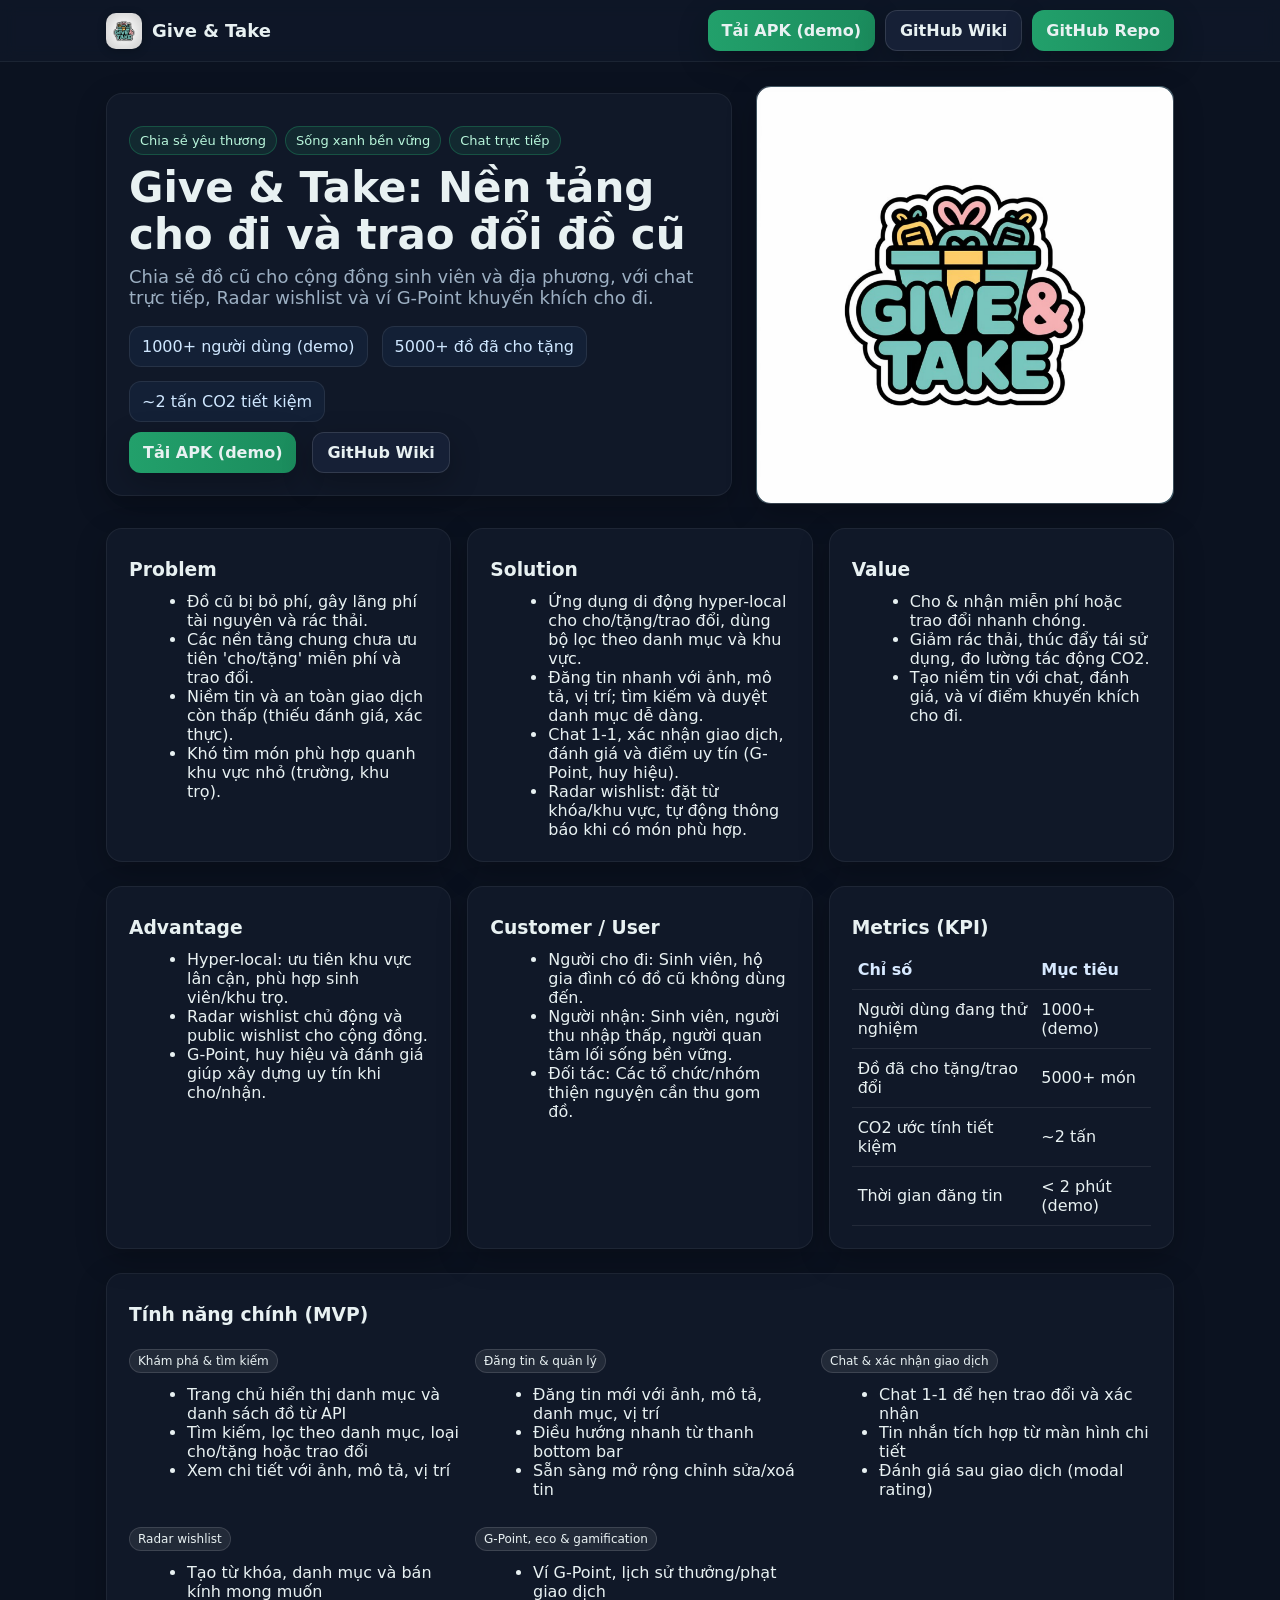
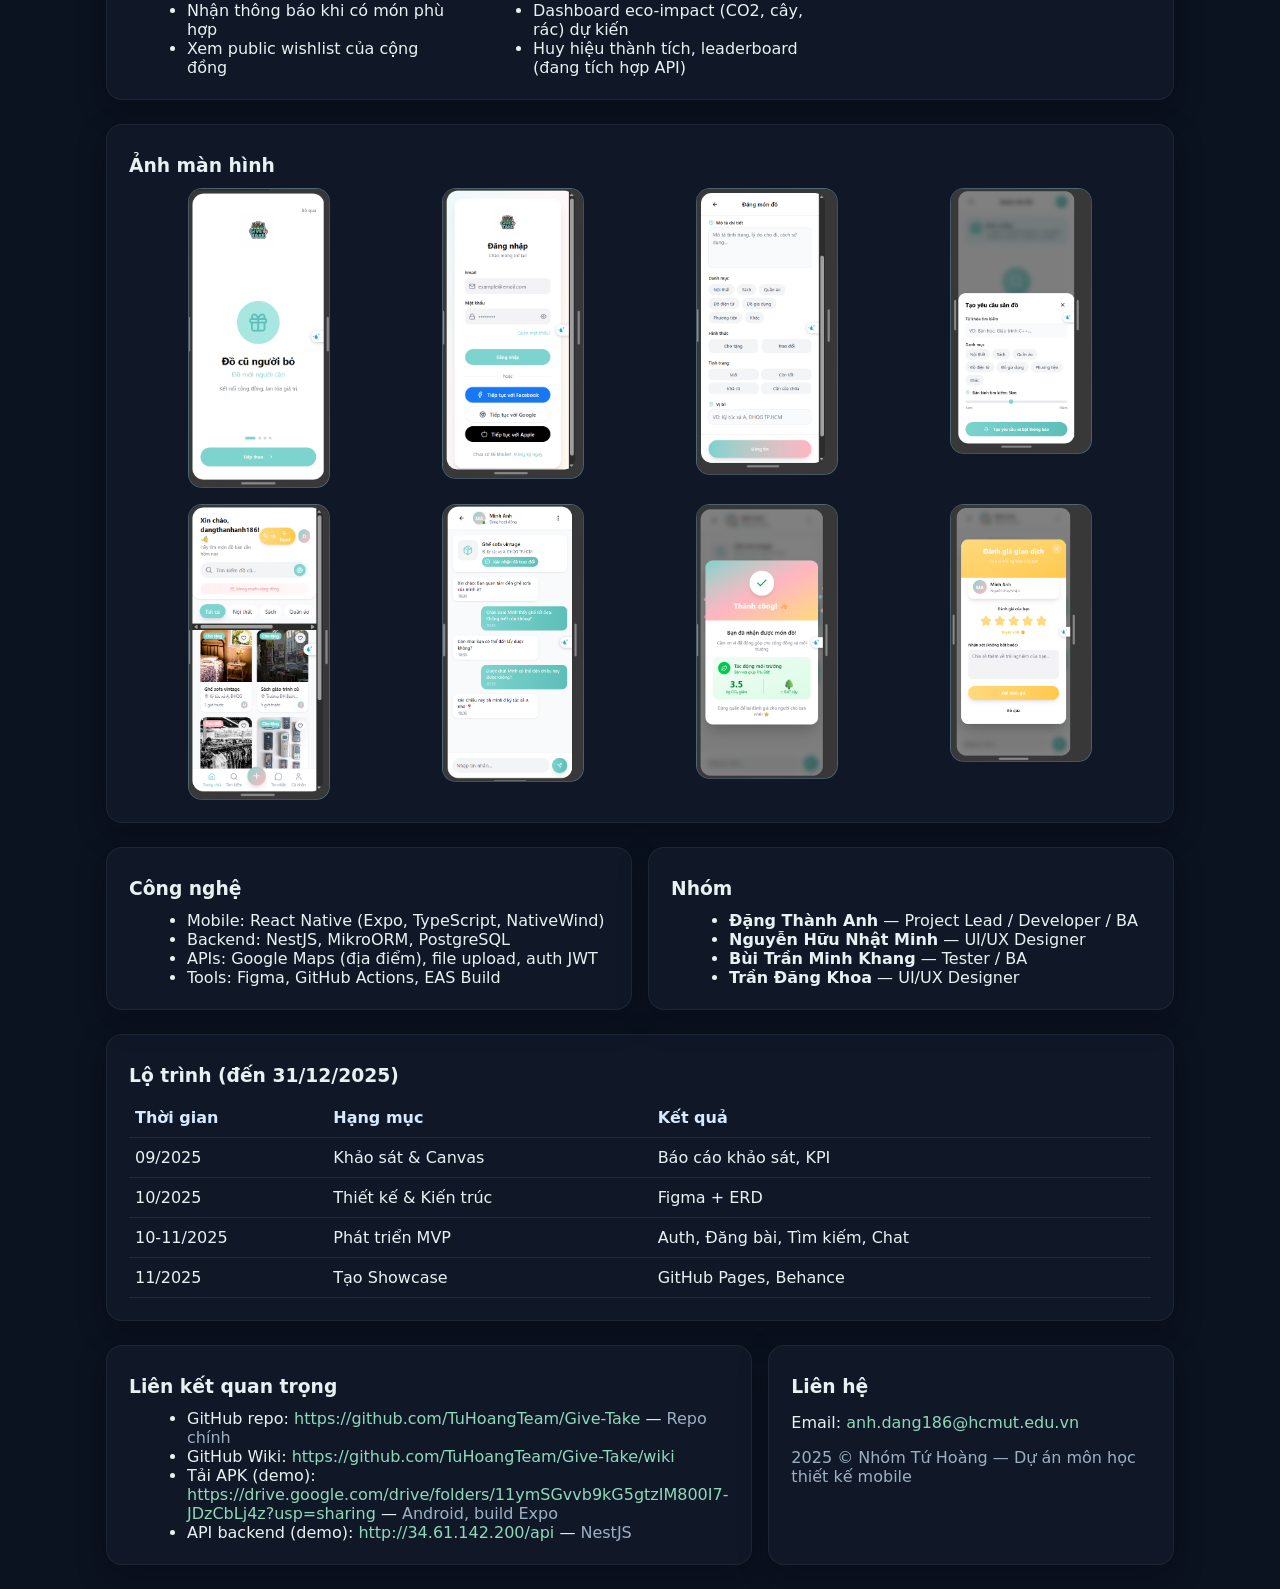
==== commit d95e3d90: "Update final" ====
--- a/index.html
+++ b/index.html
@@ -4,7 +4,7 @@
   <meta charset="utf-8" />
   <meta name="viewport" content="width=device-width, initial-scale=1" />
   <title data-slot="meta.title">Project — Showcase</title>
-  <meta name="description" content="One‑page showcase template cho các nhóm sinh viên. Điền cấu hình trong thẻ <script id='config'> phía dưới hoặc thay bằng file JSON của bạn.">
+  <meta name="description" content="Give & Take — chia sẻ yêu thương, sống xanh bền vững. Thông tin demo APK, Wiki và GitHub repo được cấu hình ngay bên dưới.">
   <link rel="stylesheet" href="assets/css/style.css">
 </head>
 <body>
@@ -131,12 +131,15 @@
     "nav": {
       "buttons": [
         {
-          "label": "Tính năng",
-          "href": "#features"
-        },
-        {
-          "label": "Màn hình",
-          "href": "#screens"
+          "label": "Tải APK (demo)",
+          "href": "https://drive.google.com/drive/folders/11ymSGvvb9kG5gtzIM800I7-JDzCbLj4z?usp=sharing",
+          "target": "_blank",
+          "variant": "primary"
+        },
+        {
+          "label": "GitHub Wiki",
+          "href": "https://github.com/TuHoangTeam/Give-Take/wiki",
+          "target": "_blank"
         },
         {
           "label": "GitHub Repo",
@@ -148,58 +151,60 @@
     },
     "hero": {
       "badges": [
-        "Đồ cũ người bỏ, đồ mới người cần",
-        "Kết nối cộng đồng",
-        "Thúc đẩy bền vững"
+        "Chia sẻ yêu thương",
+        "Sống xanh bền vững",
+        "Chat trực tiếp"
       ],
       "title": "Give & Take: Nền tảng cho đi và trao đổi đồ cũ",
-      "lead": "Một ứng dụng di động kết nối cộng đồng, đặc biệt là sinh viên, để dễ dàng cho đi, trao đổi hoặc bán lại đồ cũ, thúc đẩy lối sống bền vững và xây dựng một cộng đồng chia sẻ dựa trên sự tin tưởng.",
+      "lead": "Chia sẻ đồ cũ cho cộng đồng sinh viên và địa phương, với chat trực tiếp, Radar wishlist và ví G-Point khuyến khích cho đi.",
       "kpis": [
-        "🎯 Mục tiêu: MVP (Beta)",
-        "📈 Kỳ vọng: 20-50 món/tháng",
-        "✅ Xây dựng cộng đồng tin cậy"
+        "1000+ người dùng (demo)",
+        "5000+ đồ đã cho tặng",
+        "~2 tấn CO2 tiết kiệm"
       ],
       "cta": [
         {
           "label": "Tải APK (demo)",
-          "href": "#download",
+          "href": "https://drive.google.com/drive/folders/11ymSGvvb9kG5gtzIM800I7-JDzCbLj4z?usp=sharing",
+          "target": "_blank",
           "variant": "primary"
         },
         {
-          "label": "Liên hệ nhóm",
-          "href": "#contact"
+          "label": "GitHub Wiki",
+          "href": "https://github.com/TuHoangTeam/Give-Take/wiki",
+          "target": "_blank"
         }
       ],
       "image": "assets/image/Logo.png"
     },
     "problem": {
       "items": [
-        "Xử lý đồ cũ gây lãng phí tài nguyên và ô nhiễm môi trường.",
-        "Các nền tảng hiện tại (Chợ Tốt, Facebook) thiếu tập trung vào 'cho/tặng' miễn phí.",
-        "Rào cản về niềm tin: khó xác thực người dùng, dễ lừa đảo, chất lượng không kiểm soát.",
-        "Thiếu tính kết nối cộng đồng địa phương (trường học, khu trọ) để trao đổi trực tiếp."
+        "Đồ cũ bị bỏ phí, gây lãng phí tài nguyên và rác thải.",
+        "Các nền tảng chung chưa ưu tiên 'cho/tặng' miễn phí và trao đổi.",
+        "Niềm tin và an toàn giao dịch còn thấp (thiếu đánh giá, xác thực).",
+        "Khó tìm món phù hợp quanh khu vực nhỏ (trường, khu trọ)."
       ]
     },
     "solution": {
       "items": [
-        "Xây dựng nền tảng di động chuyên biệt, tập trung vào cộng đồng địa phương.",
-        "Ưu tiên tính năng 'Cho tặng' và 'Trao đổi' để thúc đẩy văn hóa chia sẻ.",
-        "Triển khai hệ thống xác thực (vd: email sinh viên) và đánh giá uy tín để xây dựng niềm tin.",
-        "Cung cấp trải nghiệm mượt mà: Đăng tin nhanh, Chat trực tiếp, và Bộ lọc thông minh."
+        "Ứng dụng di động hyper-local cho cho/tặng/trao đổi, dùng bộ lọc theo danh mục và khu vực.",
+        "Đăng tin nhanh với ảnh, mô tả, vị trí; tìm kiếm và duyệt danh mục dễ dàng.",
+        "Chat 1-1, xác nhận giao dịch, đánh giá và điểm uy tín (G-Point, huy hiệu).",
+        "Radar wishlist: đặt từ khóa/khu vực, tự động thông báo khi có món phù hợp."
       ]
     },
     "value": {
       "items": [
-        "Tiện lợi & Tiết kiệm: Dễ dàng tìm thấy đồ dùng cần thiết miễn phí hoặc giá rẻ.",
-        "Bền vững & Giảm rác thải: Thúc đẩy tái sử dụng, kéo dài vòng đời sản phẩm.",
-        "Xây dựng Cộng đồng: Kết nối những người sống gần nhau, tăng cường chia sẻ."
+        "Cho & nhận miễn phí hoặc trao đổi nhanh chóng.",
+        "Giảm rác thải, thúc đẩy tái sử dụng, đo lường tác động CO2.",
+        "Tạo niềm tin với chat, đánh giá, và ví điểm khuyến khích cho đi."
       ]
     },
     "advantage": {
       "items": [
-        "Tập trung vào cộng đồng địa phương (hyper-local) thay vì toàn quốc.",
-        "Xây dựng niềm tin là cốt lõi, thông qua xác thực và hệ thống uy tín (achievement).",
-        "Thúc đẩy văn hóa 'cho đi' miễn phí, không chỉ là thương mại điện tử đơn thuần."
+        "Hyper-local: ưu tiên khu vực lân cận, phù hợp sinh viên/khu trọ.",
+        "Radar wishlist chủ động và public wishlist cho cộng đồng.",
+        "G-Point, huy hiệu và đánh giá giúp xây dựng uy tín khi cho/nhận."
       ]
     },
     "customer": {
@@ -212,88 +217,85 @@
     "metrics": {
       "rows": [
         [
-          "Số lượng đồ được đăng",
-          "≥ 20-50 món/tháng"
+          "Người dùng đang thử nghiệm",
+          "1000+ (demo)"
         ],
         [
-          "Tỉ lệ giao dịch thành công",
-          "≥ 60%"
+          "Đồ đã cho tặng/trao đổi",
+          "5000+ món"
         ],
         [
-          "Người dùng hoạt động (MAU)",
-          "≥ 500 (sau MVP)"
+          "CO2 ước tính tiết kiệm",
+          "~2 tấn"
         ],
         [
-          "Hài lòng người dùng",
-          "≥ 4.0/5.0"
+          "Thời gian đăng tin",
+          "< 2 phút (demo)"
         ]
       ]
     },
     "features": {
       "columns": [
         {
-          "title": "Đăng & Tìm kiếm (MVP)",
+          "title": "Khám phá & tìm kiếm",
           "bullets": [
-            "Đăng tin cho/tặng, trao đổi, bán lại",
-            "Tải ảnh, mô tả, chọn danh mục, vị trí",
-            "Bộ lọc tìm kiếm cơ bản (loại đồ, khu vực)"
+            "Trang chủ hiển thị danh mục và danh sách đồ từ API",
+            "Tìm kiếm, lọc theo danh mục, loại cho/tặng hoặc trao đổi",
+            "Xem chi tiết với ảnh, mô tả, vị trí"
           ]
         },
         {
-          "title": "Chat & Trao đổi (MVP)",
+          "title": "Đăng tin & quản lý",
           "bullets": [
-            "Chat 1-1 trực tiếp để hẹn trao đổi",
-            "Quản lý các tin nhắn và cuộc trò chuyện",
-            "Đánh dấu giao dịch hoàn thành"
+            "Đăng tin mới với ảnh, mô tả, danh mục, vị trí",
+            "Điều hướng nhanh từ thanh bottom bar",
+            "Sẵn sàng mở rộng chỉnh sửa/xoá tin"
           ]
         },
         {
-          "title": "Xác thực & Uy tín (MVP)",
+          "title": "Chat & xác nhận giao dịch",
           "bullets": [
-            "Đăng ký/Đăng nhập (email, mật khẩu)",
-            "Quản lý hồ sơ cá nhân",
-            "Để lại đánh giá/uy tín sau giao dịch"
+            "Chat 1-1 để hẹn trao đổi và xác nhận",
+            "Tin nhắn tích hợp từ màn hình chi tiết",
+            "Đánh giá sau giao dịch (modal rating)"
+          ]
+        },
+        {
+          "title": "Radar wishlist",
+          "bullets": [
+            "Tạo từ khóa, danh mục và bán kính mong muốn",
+            "Nhận thông báo khi có món phù hợp",
+            "Xem public wishlist của cộng đồng"
+          ]
+        },
+        {
+          "title": "G-Point, eco & gamification",
+          "bullets": [
+            "Ví G-Point, lịch sử thưởng/phạt giao dịch",
+            "Dashboard eco-impact (CO2, cây, rác) dự kiến",
+            "Huy hiệu thành tích, leaderboard (đang tích hợp API)"
           ]
         }
       ]
     },
     "screenshots": {
       "items": [
-        {
-          "src": "assets/image/welcome.png",
-          "alt": "Welcome"
-        },
-        {
-          "src": "assets/image/SignIn.png",
-          "alt": "Sign in"
-        },
-        {
-          "src": "assets/image/PostItem.png"
-        },
-        {
-          "src": "assets/image/SearchItem.png"
-        },
-        {
-          "src": "assets/image/ItemInformation.png"
-        },
-        {
-          "src": "assets/image/Chat.png",
-          "alt": "Chat"
-        },
-        {
-          "src": "assets/image/paymanage.png"
-        },
-        {
-          "src": "assets/image/Evaluate.png"
-        }
+        { "src": "assets/image/welcome.png", "alt": "Onboarding" },
+        { "src": "assets/image/SignIn.png", "alt": "Dang nhap" },
+        { "src": "assets/image/PostItem.png", "alt": "Dang tin" },
+        { "src": "assets/image/SearchItem.png", "alt": "Tim kiem" },
+        { "src": "assets/image/ItemInformation.png", "alt": "Thong tin mon" },
+        { "src": "assets/image/Chat.png", "alt": "Chat" },
+        { "src": "assets/image/paymanage.png", "alt": "Vi G-Point" },
+        { "src": "assets/image/Evaluate.png", "alt": "Danh gia" }
       ]
     },
     "tech": {
       "items": [
-        "Mobile: React Native / Flutter (Dự kiến)",
-        "Backend: Java spring boot (Dự kiến)",
-        "APIs: Google Maps (cho tính năng địa phương)",
-        "Tools: Figma (Design), GitHub (Quản lý code)"
+        "Mobile: React Native (Expo, TypeScript, NativeWind)",
+        "Backend: NestJS, MikroORM, PostgreSQL",
+        "APIs: Google Maps (địa điểm), file upload, auth JWT",
+        "Tools: Figma, GitHub Actions, EAS Build"
       ]
     },
     "team": {
@@ -345,16 +347,21 @@
         {
           "label": "GitHub repo",
           "href": "https://github.com/TuHoangTeam/Give-Take",
-          "note": "public"
-        },
-        {
-          "label": "Tài liệu Wiki (Nội bộ)",
+          "note": "Repo chính"
+        },
+        {
+          "label": "GitHub Wiki",
           "href": "https://github.com/TuHoangTeam/Give-Take/wiki"
         },
         {
-          "label": "APK demo",
-          "href": "#",
-          "note": "ĐANG PHÁT TRIỂN"
+          "label": "Tải APK (demo)",
+          "href": "https://drive.google.com/drive/folders/11ymSGvvb9kG5gtzIM800I7-JDzCbLj4z?usp=sharing",
+          "note": "Android, build Expo"
+        },
+        {
+          "label": "API backend (demo)",
+          "href": "http://34.61.142.200/api",
+          "note": "NestJS"
         }
       ]
     },
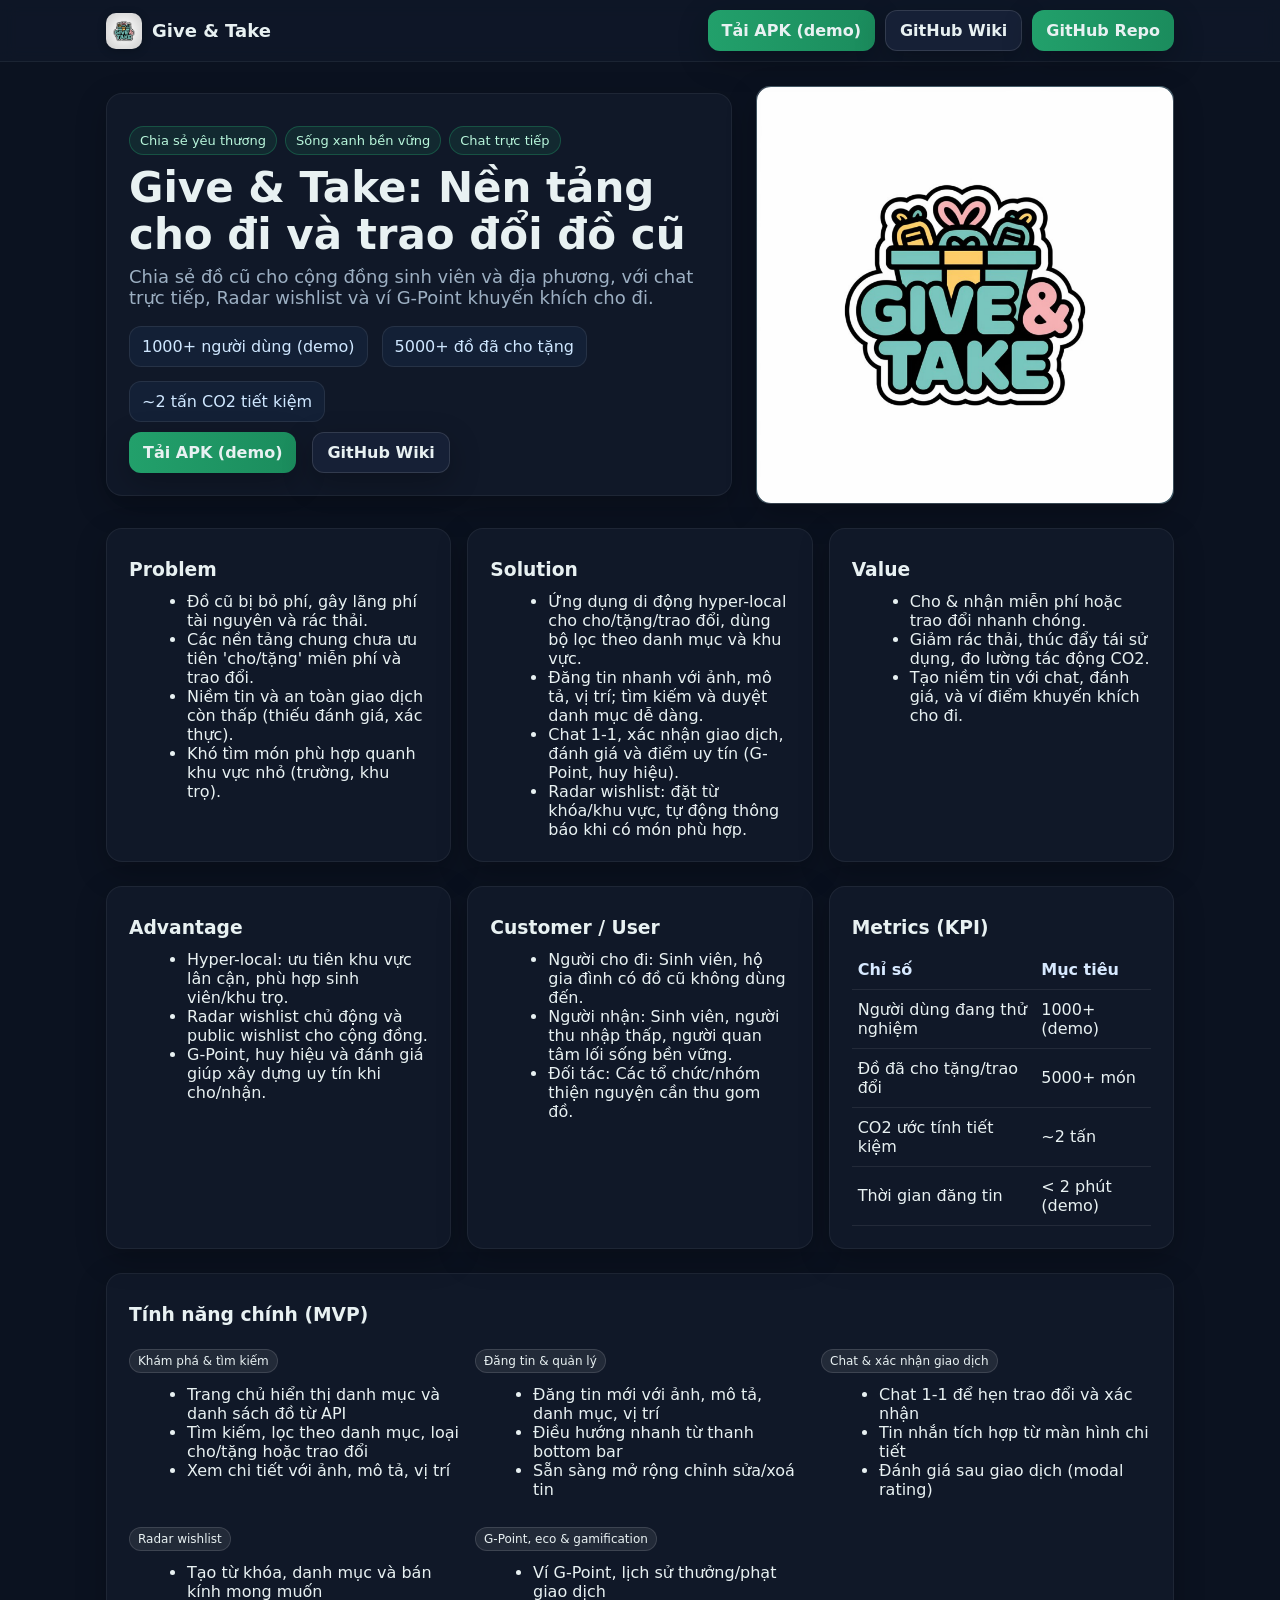
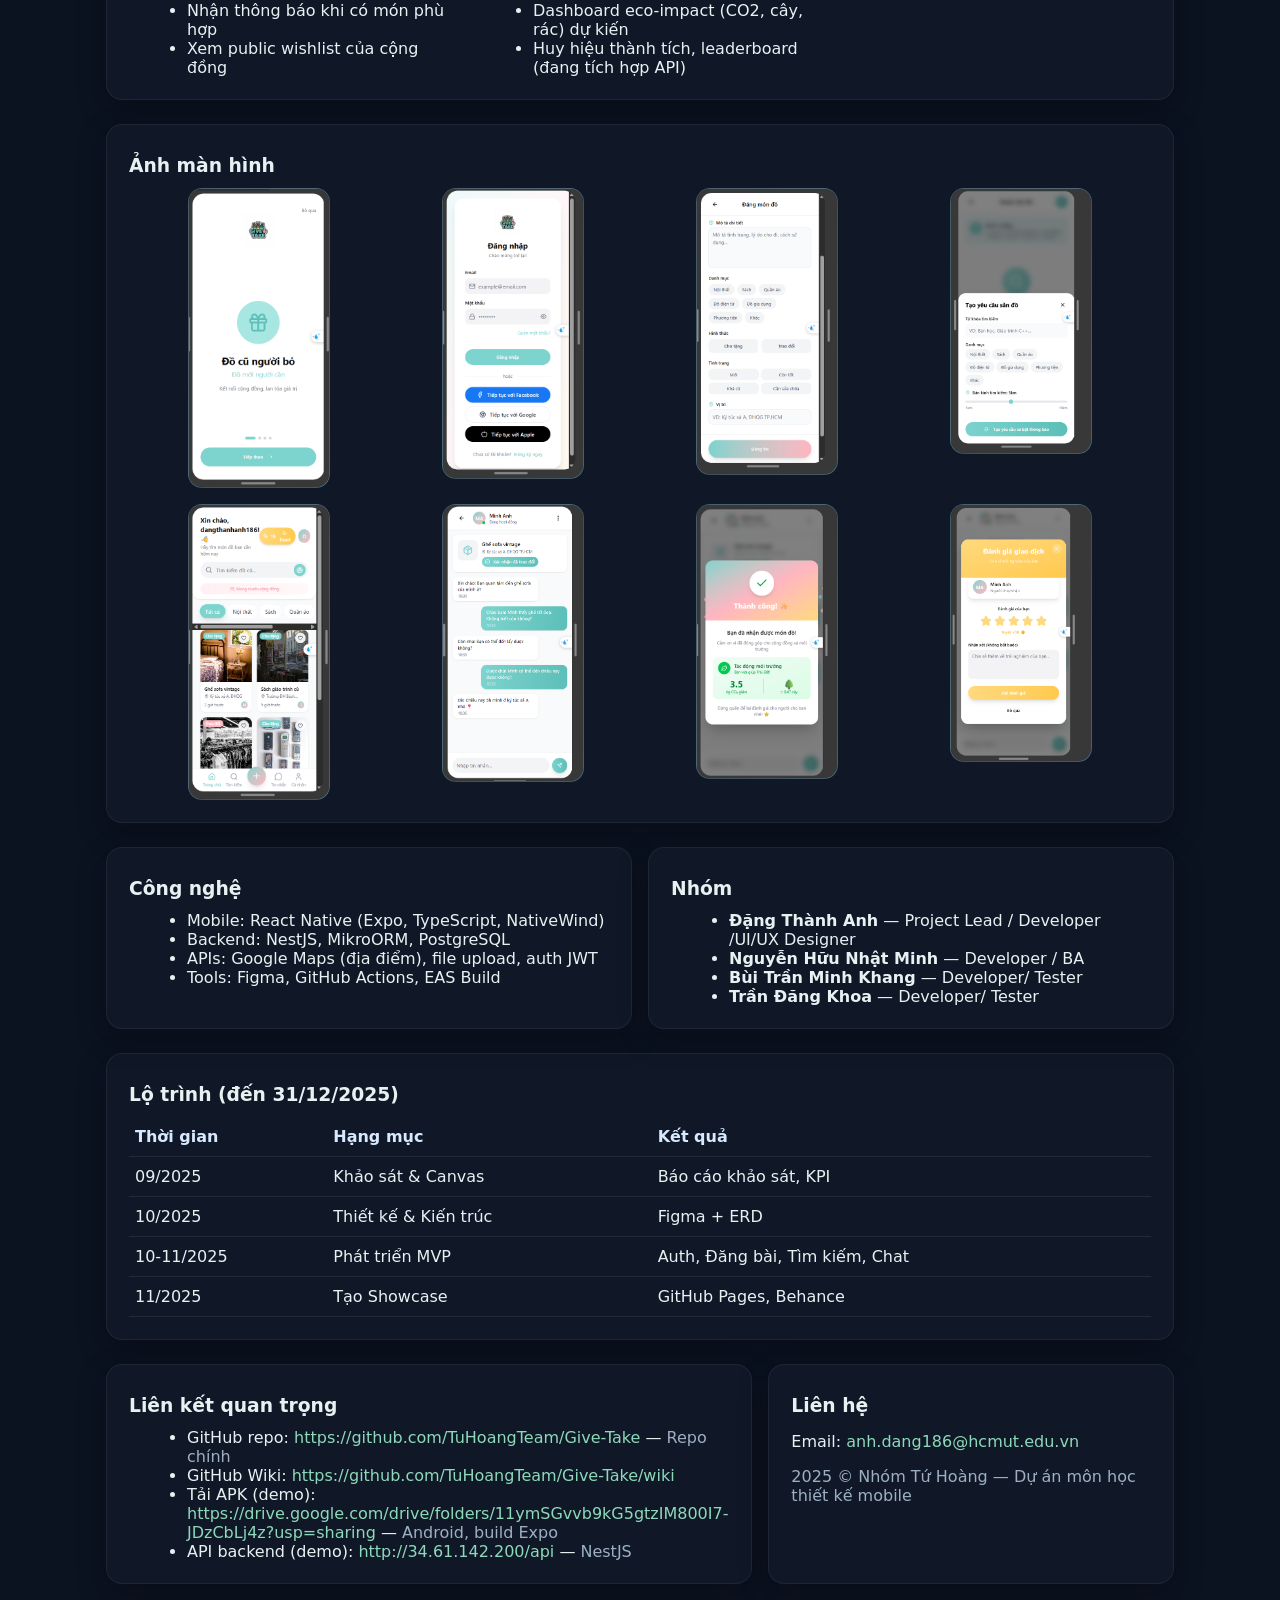
==== commit 99a32592: "Update final" ====
--- a/index.html
+++ b/index.html
@@ -302,19 +302,19 @@
       "members": [
         {
           "name": "Đặng Thành Anh",
-          "role": "Project Lead / Developer / BA"
+          "role": "Project Lead / Developer /UI/UX Designer"
         },
         {
           "name": "Nguyễn Hữu Nhật Minh",
-          "role": "UI/UX Designer"
+          "role": "Developer / BA "
         },
         {
           "name": "Bùi Trần Minh Khang",
-          "role": "Tester / BA"
+          "role": "Developer/ Tester"
         },
         {
           "name": "Trần Đăng Khoa",
-          "role": "UI/UX Designer"
+          "role": "Developer/ Tester"
         }
       ]
     },
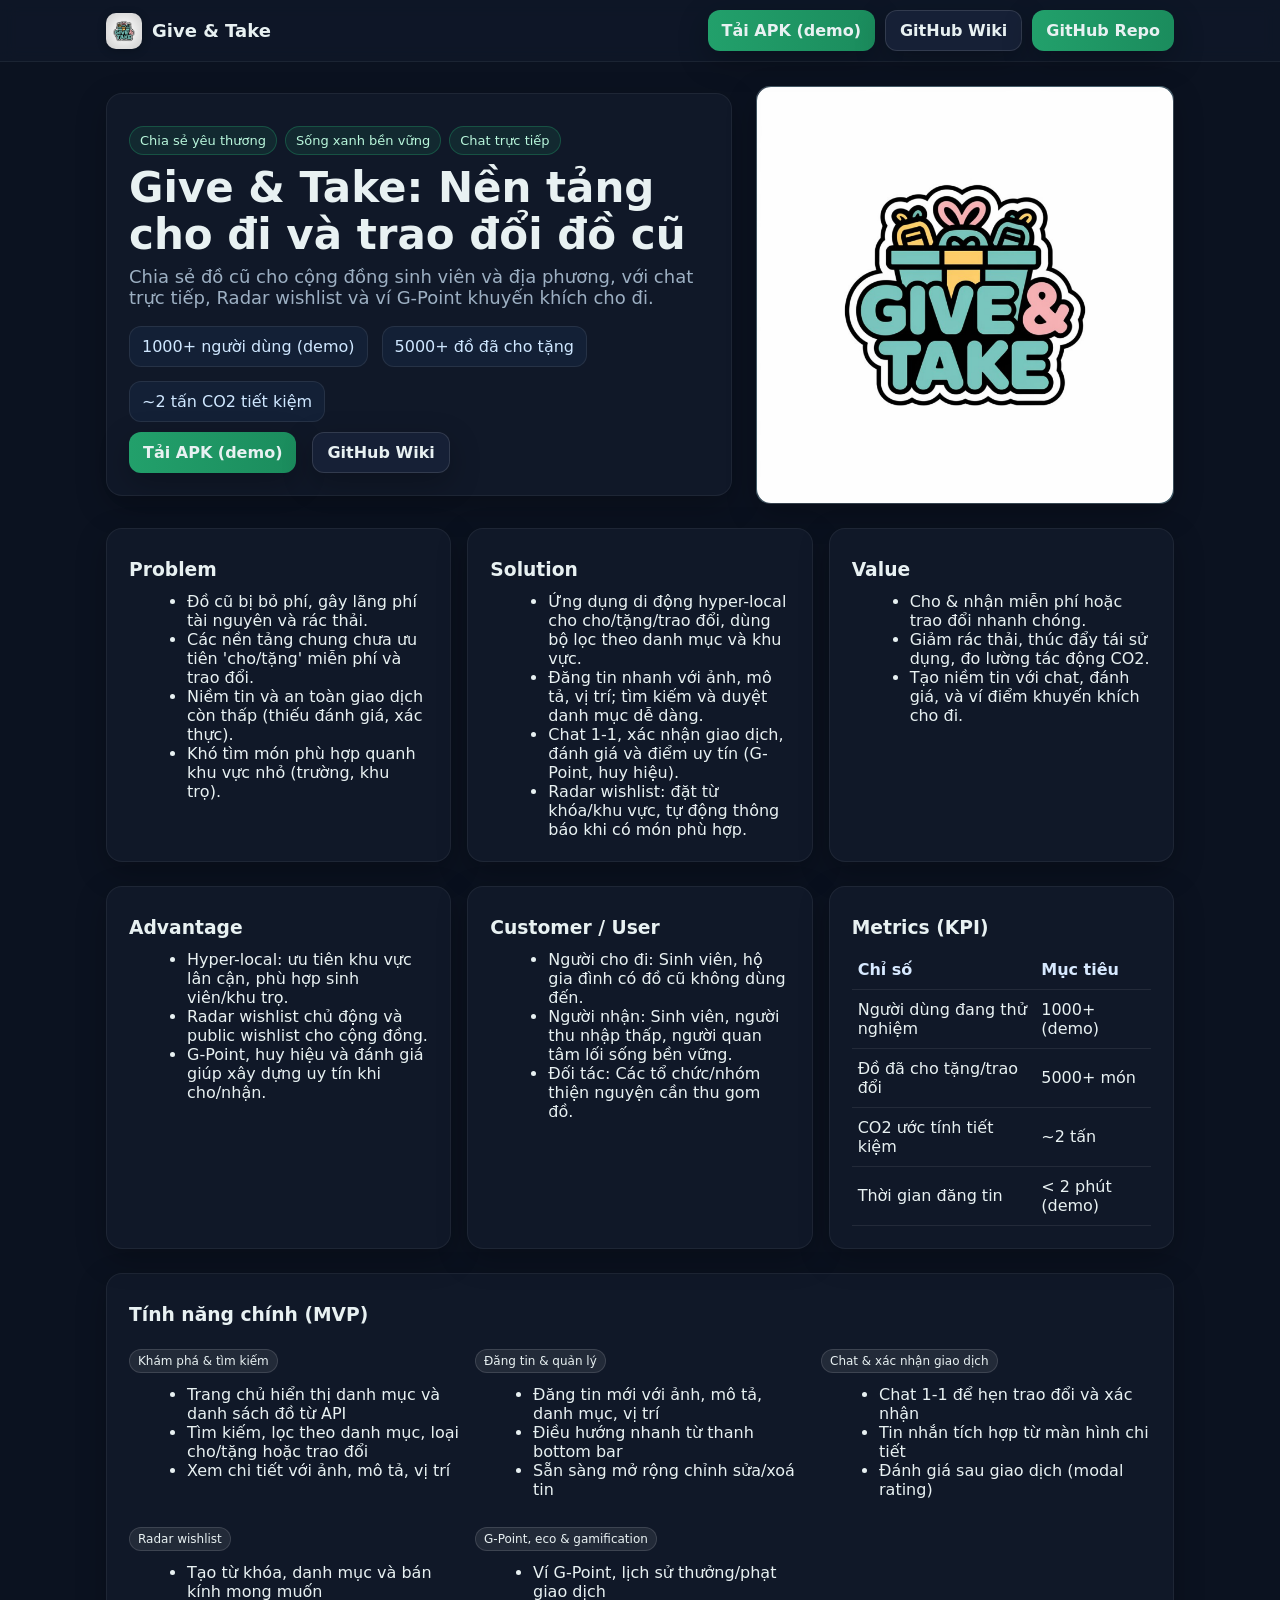
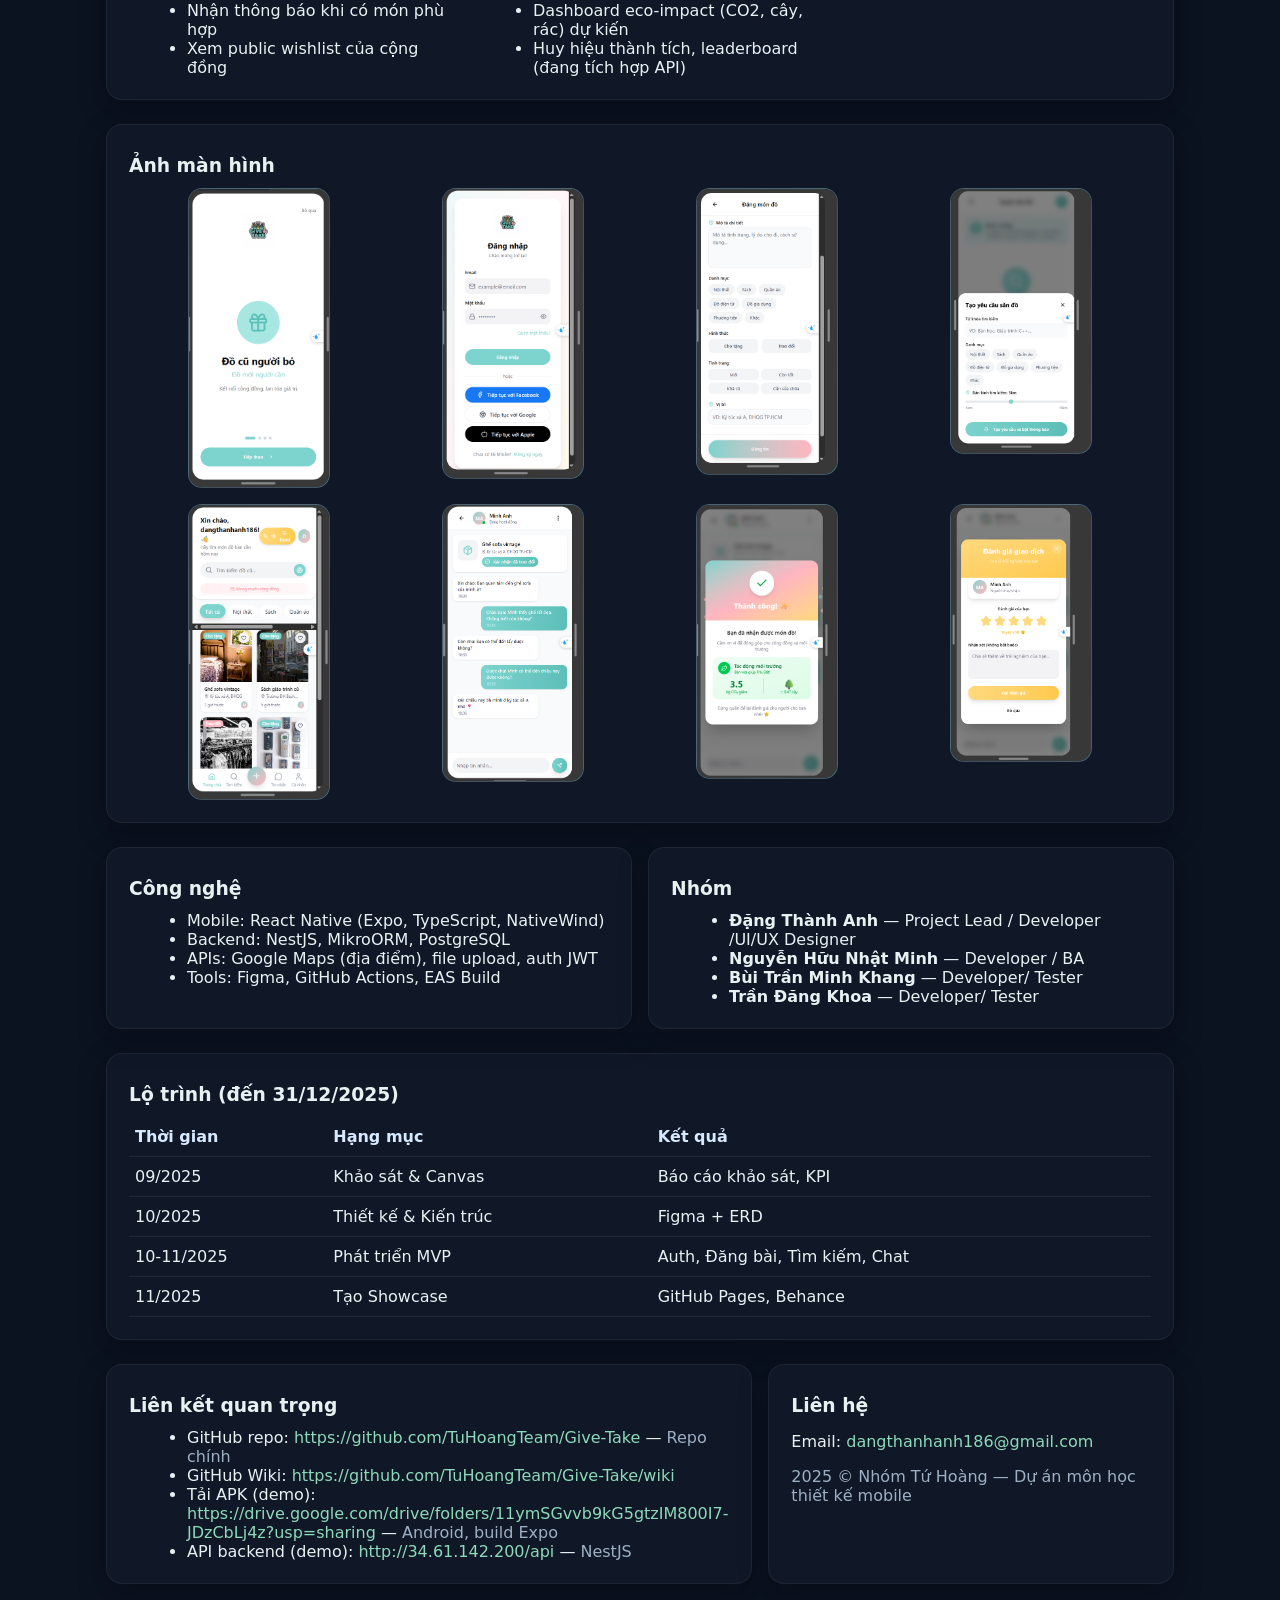
==== commit be955abe: "Update contact email in index.html" ====
--- a/index.html
+++ b/index.html
@@ -366,7 +366,7 @@
       ]
     },
     "contact": {
-      "primary": "Email: <a href='mailto:anh.dang186@hcmut.edu.vn'>anh.dang186@hcmut.edu.vn</a>",
+      "primary": "Email: <a href='mailto:anh.dang186@hcmut.edu.vn'>dangthanhanh186@gmail.com</a>",
       "footerNote": "2025 © Nhóm Tứ Hoàng — Dự án môn học thiết kế mobile"
     }
   }
@@ -504,4 +504,4 @@
   })();
   </script>
 </body>
-</html>+</html>
